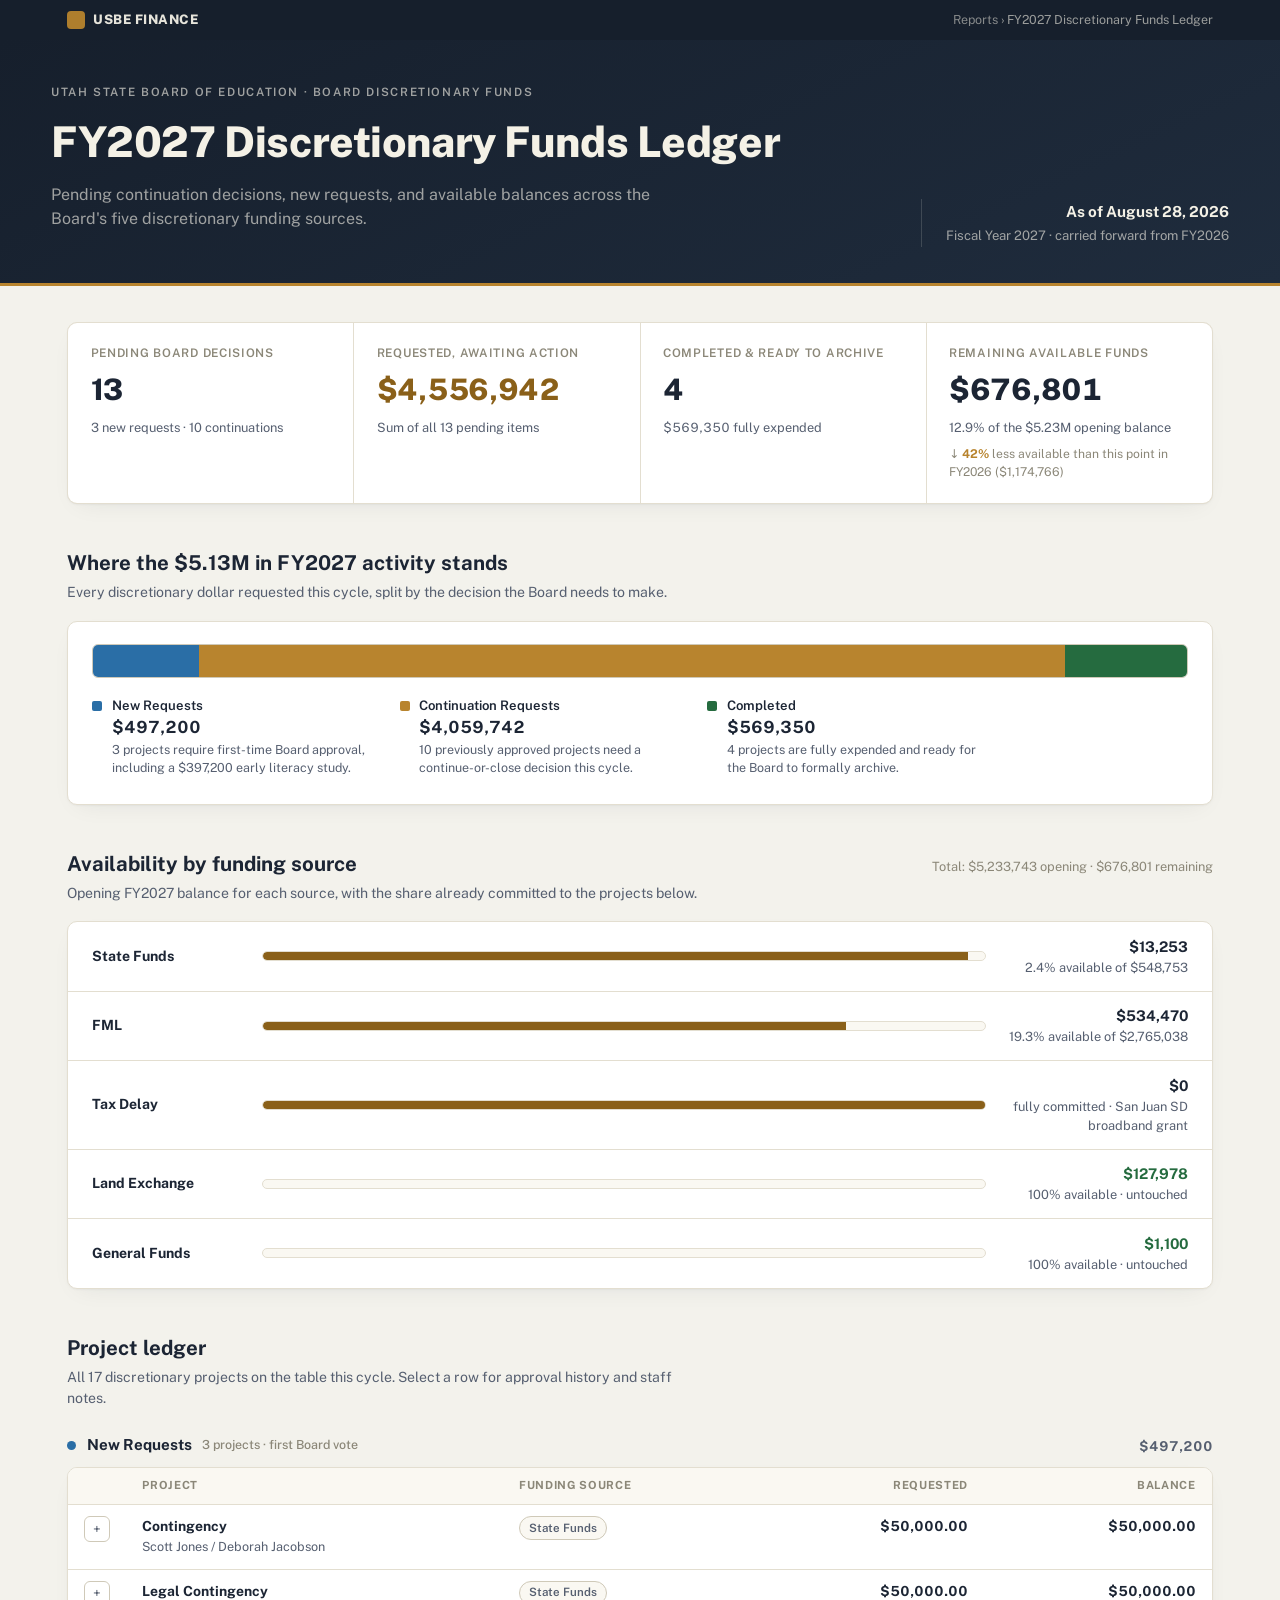
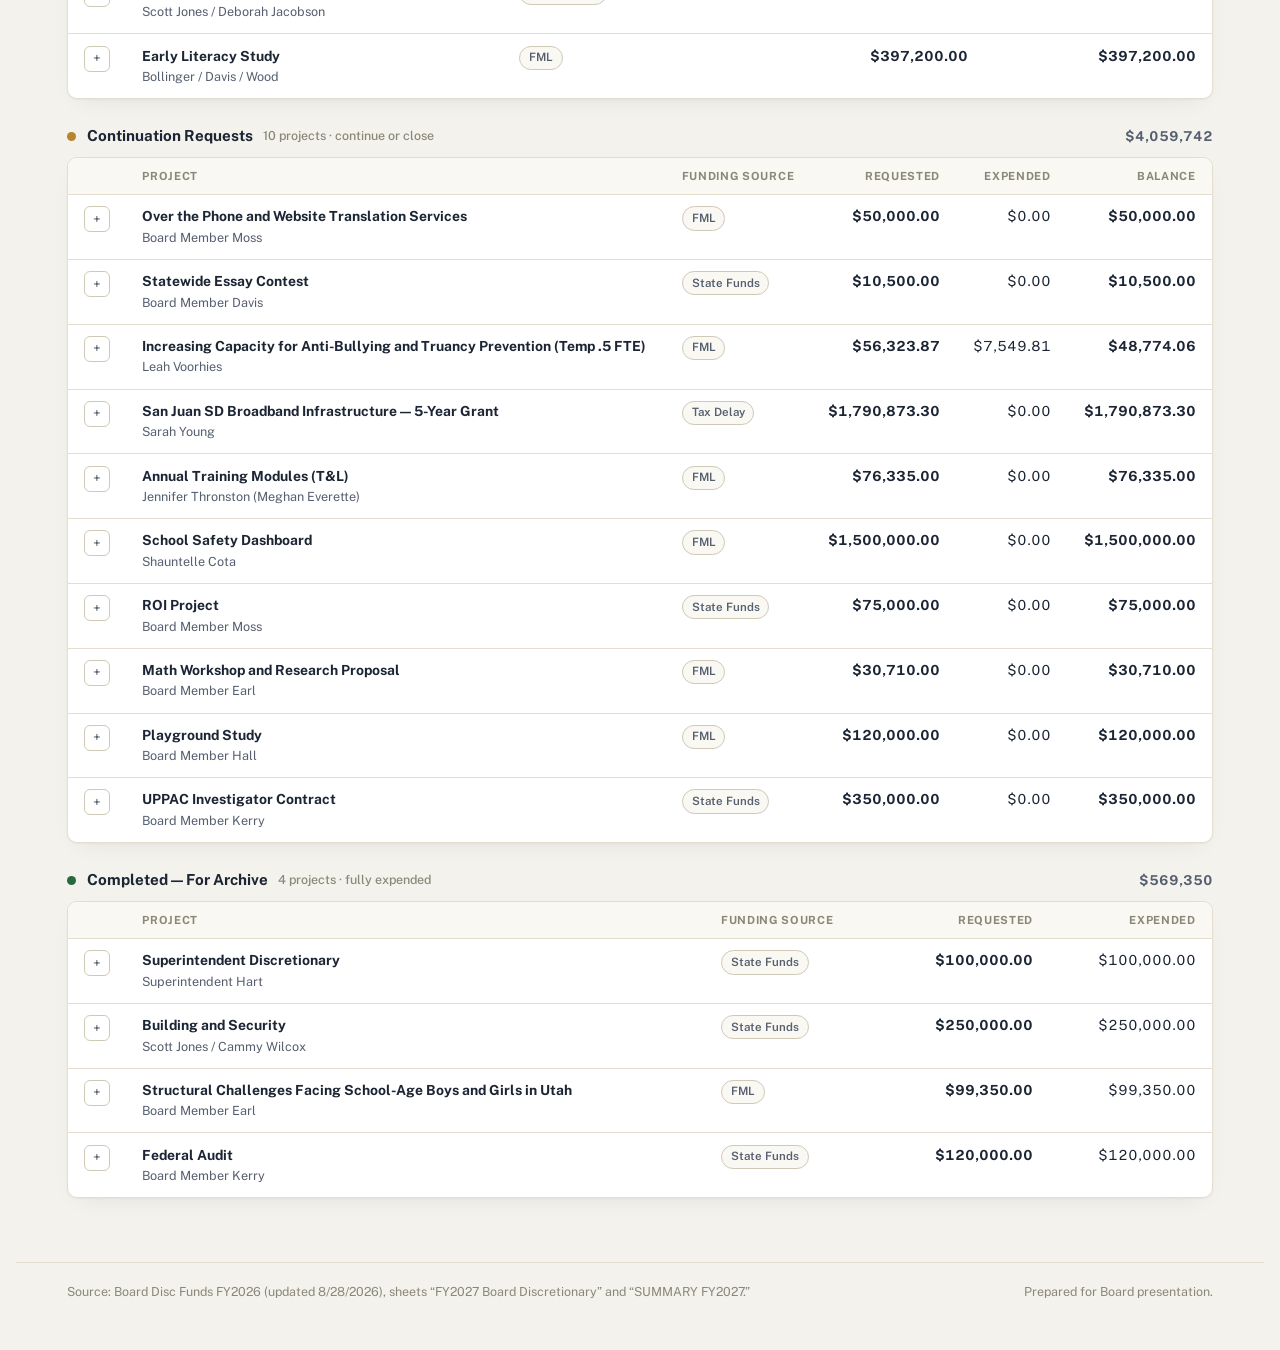
==== reports/discretionary-funds/index.html @ 08b1dc3e "Add FY2026 Closing Financial Dashboard report and update landing page Co-authored-by: Cursor <cursor" ====
<!doctype html>
<html lang="en" data-theme="light">
<head>
<meta charset="utf-8">
<meta name="viewport" content="width=device-width, initial-scale=1">
<title>FY2027 Discretionary Funds Ledger | USBE Finance</title>
<meta name="description" content="Pending continuation decisions, new requests, and available balances across the Board's five discretionary funding sources.">
<link rel="stylesheet" href="https://fonts.googleapis.com/css2?family=Public+Sans:ital,wght@0,400;0,500;0,600;0,700;0,800;1,400&family=Source+Serif+4:ital,opsz@0,8..60;1,8..60&family=IBM+Plex+Mono:wght@500;600&display=swap">
<link rel="stylesheet" href="/assets/theme.css">
</head>
<body>
<header class="utility-bar">
  <div class="utility-bar-inner">
    <a class="utility-brand" href="/"><span class="mark"></span>USBE Finance</a>
    <span class="utility-crumb"><a href="/">Reports</a> &rsaquo; FY2027 Discretionary Funds Ledger</span>
  </div>
</header>
<header class="masthead">
  <div class="masthead-inner">
    <div>
      <p class="eyebrow">Utah State Board of Education &middot; Board Discretionary Funds</p>
      <h1>FY2027 Discretionary Funds Ledger</h1>
      <p class="masthead-sub">Pending continuation decisions, new requests, and available balances across the Board's five discretionary funding sources.</p>
    </div>
    <div class="masthead-meta">
      <strong>As of August 28, 2026</strong>
      Fiscal Year 2027 &middot; carried forward from FY2026
    </div>
  </div>
</header>

<main>

  <section id="kpis">
    <div class="kpi-grid">
      <div class="kpi">
        <span class="kpi-label">Pending Board Decisions</span>
        <span class="kpi-value">13</span>
        <span class="kpi-sub">3 new requests &middot; 10 continuations</span>
      </div>
      <div class="kpi">
        <span class="kpi-label">Requested, Awaiting Action</span>
        <span class="kpi-value accent tabular">$4,556,942</span>
        <span class="kpi-sub">Sum of all 13 pending items</span>
      </div>
      <div class="kpi">
        <span class="kpi-label">Completed &amp; Ready to Archive</span>
        <span class="kpi-value tabular">4</span>
        <span class="kpi-sub tabular">$569,350 fully expended</span>
      </div>
      <div class="kpi">
        <span class="kpi-label">Remaining Available Funds</span>
        <span class="kpi-value tabular">$676,801</span>
        <span class="kpi-sub">12.9% of the $5.23M opening balance</span>
        <span class="kpi-trend down">&darr; <b>42%</b> less available than this point in FY2026 ($1,174,766)</span>
      </div>
    </div>
  </section>

  <section id="mix">
    <div class="section-head">
      <div>
        <h2>Where the $5.13M in FY2027 activity stands</h2>
        <p>Every discretionary dollar requested this cycle, split by the decision the Board needs to make.</p>
      </div>
    </div>
    <div class="mix-card">
      <div class="mix-bar" role="img" aria-label="New requests 9.7 percent, continuation requests 79.2 percent, completed 11.1 percent">
        <div class="mix-seg" style="width:9.7%; background:var(--status-new);" title="New Requests — $497,200"></div>
        <div class="mix-seg" style="width:79.2%; background:var(--status-continuation);" title="Continuation Requests — $4,059,742"></div>
        <div class="mix-seg" style="width:11.1%; background:var(--status-completed);" title="Completed — $569,350"></div>
      </div>
      <div class="mix-legend">
        <div class="mix-item">
          <span class="mix-dot" style="background:var(--status-new);"></span>
          <div>
            <div class="mix-item-label">New Requests</div>
            <div class="mix-item-value tabular">$497,200</div>
            <div class="mix-item-desc">3 projects require first-time Board approval, including a $397,200 early literacy study.</div>
          </div>
        </div>
        <div class="mix-item">
          <span class="mix-dot" style="background:var(--status-continuation);"></span>
          <div>
            <div class="mix-item-label">Continuation Requests</div>
            <div class="mix-item-value tabular">$4,059,742</div>
            <div class="mix-item-desc">10 previously approved projects need a continue-or-close decision this cycle.</div>
          </div>
        </div>
        <div class="mix-item">
          <span class="mix-dot" style="background:var(--status-completed);"></span>
          <div>
            <div class="mix-item-label">Completed</div>
            <div class="mix-item-value tabular">$569,350</div>
            <div class="mix-item-desc">4 projects are fully expended and ready for the Board to formally archive.</div>
          </div>
        </div>
      </div>
    </div>
  </section>

  <section id="funding">
    <div class="section-head">
      <div>
        <h2>Availability by funding source</h2>
        <p>Opening FY2027 balance for each source, with the share already committed to the projects below.</p>
      </div>
      <span class="section-note">Total: $5,233,743 opening &middot; $676,801 remaining</span>
    </div>
    <div class="meter-card">
      <div class="meter-row">
        <span class="meter-name">State Funds</span>
        <div class="meter-track"><div class="meter-fill" style="width:97.6%;"></div></div>
        <div class="meter-figures"><b>$13,253</b>2.4% available of $548,753</div>
      </div>
      <div class="meter-row">
        <span class="meter-name">FML</span>
        <div class="meter-track"><div class="meter-fill" style="width:80.7%;"></div></div>
        <div class="meter-figures"><b>$534,470</b>19.3% available of $2,765,038</div>
      </div>
      <div class="meter-row">
        <span class="meter-name">Tax Delay</span>
        <div class="meter-track"><div class="meter-fill" style="width:100%;"></div></div>
        <div class="meter-figures"><b>$0</b>fully committed &middot; San Juan SD broadband grant</div>
      </div>
      <div class="meter-row">
        <span class="meter-name">Land Exchange</span>
        <div class="meter-track"><div class="meter-fill" style="width:0%;"></div></div>
        <div class="meter-figures"><b class="full">$127,978</b>100% available &middot; untouched</div>
      </div>
      <div class="meter-row">
        <span class="meter-name">General Funds</span>
        <div class="meter-track"><div class="meter-fill" style="width:0%;"></div></div>
        <div class="meter-figures"><b class="full">$1,100</b>100% available &middot; untouched</div>
      </div>
    </div>
  </section>

  <section id="ledger">
    <div class="section-head">
      <div>
        <h2>Project ledger</h2>
        <p>All 17 discretionary projects on the table this cycle. Select a row for approval history and staff notes.</p>
      </div>
    </div>

    <!-- New Requests -->
    <div class="ledger-group">
      <div class="ledger-group-head">
        <span class="status-dot" style="background:var(--status-new);"></span>
        <span class="ledger-group-title">New Requests</span>
        <span class="ledger-group-count">3 projects &middot; first Board vote</span>
        <span class="ledger-group-total tabular">$497,200</span>
      </div>
      <div class="ledger-table-wrap"><div class="ledger-scroll">
        <table>
          <thead><tr>
            <th style="width:2.5rem"></th>
            <th>Project</th>
            <th>Funding Source</th>
            <th class="num">Requested</th>
            <th class="num">Balance</th>
          </tr></thead>
          <tbody id="tbody-new"></tbody>
        </table>
      </div></div>
    </div>

    <!-- Continuations -->
    <div class="ledger-group">
      <div class="ledger-group-head">
        <span class="status-dot" style="background:var(--status-continuation);"></span>
        <span class="ledger-group-title">Continuation Requests</span>
        <span class="ledger-group-count">10 projects &middot; continue or close</span>
        <span class="ledger-group-total tabular">$4,059,742</span>
      </div>
      <div class="ledger-table-wrap"><div class="ledger-scroll">
        <table>
          <thead><tr>
            <th style="width:2.5rem"></th>
            <th>Project</th>
            <th>Funding Source</th>
            <th class="num">Requested</th>
            <th class="num">Expended</th>
            <th class="num">Balance</th>
          </tr></thead>
          <tbody id="tbody-continuation"></tbody>
        </table>
      </div></div>
    </div>

    <!-- Completed -->
    <div class="ledger-group">
      <div class="ledger-group-head">
        <span class="status-dot" style="background:var(--status-completed);"></span>
        <span class="ledger-group-title">Completed &mdash; For Archive</span>
        <span class="ledger-group-count">4 projects &middot; fully expended</span>
        <span class="ledger-group-total tabular">$569,350</span>
      </div>
      <div class="ledger-table-wrap"><div class="ledger-scroll">
        <table>
          <thead><tr>
            <th style="width:2.5rem"></th>
            <th>Project</th>
            <th>Funding Source</th>
            <th class="num">Requested</th>
            <th class="num">Expended</th>
          </tr></thead>
          <tbody id="tbody-completed"></tbody>
        </table>
      </div></div>
    </div>
  </section>

</main>

<footer>
  <span>Source: Board Disc Funds FY2026 (updated 8/28/2026), sheets &ldquo;FY2027 Board Discretionary&rdquo; and &ldquo;SUMMARY FY2027.&rdquo;</span>
  <span>Prepared for Board presentation.</span>
</footer>

<script src="/assets/site.js"></script>
<script>
(function(){
  const fmt = usbeFmt.money;
  const fmt0 = usbeFmt.money0;

  const newRequests = [
    {
      project:"Contingency", by:"Scott Jones / Deborah Jacobson", source:"State Funds",
      req:50000, exp:0, bal:50000,
      approved:"Standing annual set-aside &mdash; no new Board vote required.",
      note:"We always have this contingency set aside each year.",
      code:null
    },
    {
      project:"Legal Contingency", by:"Scott Jones / Deborah Jacobson", source:"State Funds",
      req:50000, exp:0, bal:50000,
      approved:"Standing annual set-aside &mdash; no new Board vote required.",
      note:"We always have this contingency set aside each year.",
      code:null
    },
    {
      project:"Early Literacy Study", by:"Bollinger / Davis / Wood", source:"FML",
      req:397200, exp:0, bal:397200,
      approved:"Not yet presented to the Board.",
      note:"No staff notes on file yet &mdash; first appearance on the discretionary ledger this cycle.",
      code:null
    }
  ];

  const continuations = [
    {
      project:"Over the Phone and Website Translation Services", by:"Board Member Moss", source:"FML",
      req:50000, exp:0, bal:50000,
      approved:"Approved Apr 7, 2022 &middot; continued Oct 5, 2023 &middot; continued Oct 3, 2024.",
      note:"Procurement has not closed. Still pending under RQSE 23PRFM &mdash; last status email to Matt and Christelle was March 24, 2025, regarding a possible change in project scope.",
      code:"23PRFM"
    },
    {
      project:"Statewide Essay Contest", by:"Board Member Davis", source:"State Funds",
      req:10500, exp:0, bal:10500,
      approved:"Approved Oct 2, 2025.",
      note:"Commemorates the 250th anniversary of the Declaration of Independence: 250 awards of $100 plus three $2,500 scholarships. Sponsored by Board Members Davis and Green.",
      code:"24PRTY"
    },
    {
      project:"Increasing Capacity for Anti-Bullying and Truancy Prevention (Temp .5 FTE)", by:"Leah Voorhies", source:"FML",
      req:56323.87, exp:7549.81, bal:48774.06,
      approved:"Approved Apr 7, 2022.",
      note:"Funds a temporary 0.5 FTE anti-bullying specialist (Megan Menlove); funded through November 2026. 9.7% of the position's total $237,160 allocation has been drawn to date.",
      code:"21PRFM / 24PRFM"
    },
    {
      project:"San Juan SD Broadband Infrastructure &mdash; 5-Year Grant", by:"Sarah Young", source:"Tax Delay",
      req:1790873.30, exp:0, bal:1790873.30,
      approved:"Approved Apr 4, 2024 &middot; awarded in UtahGrants.",
      note:"$500,000 per year through June 30, 2029 (Phase 250). This is the single largest open commitment on the ledger.",
      code:null
    },
    {
      project:"Annual Training Modules (T&amp;L)", by:"Jennifer Thronston (Meghan Everette)", source:"FML",
      req:76335, exp:0, bal:76335,
      approved:"Approved Apr 4, 2024.",
      note:"Contract USBE250032CT ($600K). Earlier payments were posted to the wrong contract and have since been credited back, which is why the balance shows as fully available again.",
      code:"USBE250032CT"
    },
    {
      project:"School Safety Dashboard", by:"Shauntelle Cota", source:"FML",
      req:1500000, exp:0, bal:1500000,
      approved:"Approved Dec 5, 2024.",
      note:"No payments issued yet against this contract.",
      code:"USBE260014CT"
    },
    {
      project:"ROI Project", by:"Board Member Moss", source:"State Funds",
      req:75000, exp:0, bal:75000,
      approved:"Approved Dec 5, 2024.",
      note:"Staff flagged for possible closure &mdash; no contract activity recorded. Recommend the Board confirm status before continuing.",
      code:null
    },
    {
      project:"Math Workshop and Research Proposal", by:"Board Member Earl", source:"FML",
      req:30710, exp:0, bal:30710,
      approved:"Approved Nov 6, 2025.",
      note:"Staff is gathering feedback from Ogden School District before bringing this forward to the full Board.",
      code:"PO3 26*101"
    },
    {
      project:"Playground Study", by:"Board Member Hall", source:"FML",
      req:120000, exp:0, bal:120000,
      approved:"Grant setup form completed Aug 7, 2026.",
      note:"Grant supports a study with Davis School District.",
      code:"25PRFM"
    },
    {
      project:"UPPAC Investigator Contract", by:"Board Member Kerry", source:"State Funds",
      req:350000, exp:0, bal:350000,
      approved:"Approved Oct 2, 2025.",
      note:"Budget transfer for the RFP has been completed.",
      code:null
    }
  ];

  const completed = [
    {
      project:"Superintendent Discretionary", by:"Superintendent Hart", source:"State Funds",
      req:100000, exp:100000,
      approved:"Approved Oct 2, 2025 &middot; completed.",
      note:"Budget transfer completed. Fully expended and ready for archive.",
      code:null
    },
    {
      project:"Building and Security", by:"Scott Jones / Cammy Wilcox", source:"State Funds",
      req:250000, exp:250000,
      approved:"Approved Oct 2, 2025 &middot; completed.",
      note:"Budget transfer completed. Fully expended and ready for archive.",
      code:null
    },
    {
      project:"Structural Challenges Facing School-Age Boys and Girls in Utah", by:"Board Member Earl", source:"FML",
      req:99350, exp:99350,
      approved:"Approved Feb 1, 2024 &middot; completed Dec 2025.",
      note:"Research conducted with Meghan Everett, U-Lead.",
      code:"USBE250005IAA"
    },
    {
      project:"Federal Audit", by:"Board Member Kerry", source:"State Funds",
      req:120000, exp:120000,
      approved:"Completed.",
      note:"Conducted by GPP Analytics.",
      code:"22BDAD / 23BDAD"
    }
  ];

  let rid = 0;
  function sourceChip(s){ return '<span class="chip source">'+s+'</span>'; }
  function codeChip(c){ return c ? '<span class="code-chip mono">'+c+'</span>' : '<span class="amt-muted">&mdash;</span>'; }

  function buildRows(list, tbodyId, cols){
    const tbody = document.getElementById(tbodyId);
    let html = "";
    list.forEach(function(item){
      rid++;
      const detailId = "detail-" + rid;
      html += '<tr class="row" tabindex="0" role="button" aria-expanded="false" data-target="'+detailId+'">';
      html += '<td><span class="expand-btn">+</span></td>';
      html += '<td><div class="proj-name">'+item.project+'</div><div class="proj-by">'+item.by+'</div></td>';
      html += '<td>'+sourceChip(item.source)+'</td>';
      html += '<td class="num tabular amt-strong">'+fmt(item.req)+'</td>';
      if (cols.indexOf("exp") > -1){ html += '<td class="num tabular">'+fmt(item.exp)+'</td>'; }
      if (cols.indexOf("bal") > -1){ html += '<td class="num tabular amt-strong">'+fmt(item.bal)+'</td>'; }
      html += '</tr>';
      const colspan = 3 + cols.length;
      html += '<tr class="detail" id="'+detailId+'"><td colspan="'+colspan+'">';
      html += '<div class="detail-grid">';
      html += '<div class="detail-notes"><p class="serif">'+item.note+'</p></div>';
      html += '<div class="detail-side">';
      html += '<div class="row"><span>Board action</span><span style="text-align:right">'+item.approved+'</span></div>';
      html += '<div class="row"><span>Reference</span>'+codeChip(item.code)+'</div>';
      html += '</div></div></td></tr>';
    });
    tbody.innerHTML = html;
  }

  buildRows(newRequests, "tbody-new", ["bal"]);
  buildRows(continuations, "tbody-continuation", ["exp","bal"]);
  buildRows(completed, "tbody-completed", ["exp"]);

  initExpandableRows();
})();
</script>

</body>
</html>
---- assets/theme.css ----
:root{
    --page:#f3f2ec;
    --surface:#ffffff;
    --surface-alt:#faf8f2;
    --ink:#1c2534;
    --ink-secondary:#565f70;
    --ink-muted:#8b8778;
    --line:#e3ded0;
    --line-strong:#cfc9b8;
    --accent:#b8842e;
    --accent-deep:#8a6019;
    --accent-tint:rgba(184,132,46,0.14);
    --accent-tint-strong:rgba(184,132,46,0.24);
    --masthead-bg:#161f2c;
    --masthead-bg-2:#1f2c3d;
    --masthead-ink:#f4f1e6;
    --masthead-line:rgba(244,241,230,0.16);
    --masthead-muted:rgba(244,241,230,0.62);
    --status-new:#2a6ea6;
    --status-new-tint:rgba(42,110,166,0.12);
    --status-continuation:#b8842e;
    --status-continuation-tint:rgba(184,132,46,0.14);
    --status-completed:#256b3f;
    --status-completed-tint:rgba(37,107,63,0.12);
    --shadow:0 1px 2px rgba(28,37,52,0.04), 0 8px 24px -12px rgba(28,37,52,0.10);
    color-scheme:light;
  }
  @media (prefers-color-scheme: dark){
    :root:not([data-theme="light"]){
      --page:#11151c;
      --surface:#1a212c;
      --surface-alt:#1f2733;
      --ink:#f1eee2;
      --ink-secondary:#c6c2b2;
      --ink-muted:#948f7d;
      --line:#2b323f;
      --line-strong:#3a4250;
      --accent:#dba758;
      --accent-deep:#f0c27a;
      --accent-tint:rgba(219,167,88,0.16);
      --accent-tint-strong:rgba(219,167,88,0.26);
      --masthead-bg:#0b1017;
      --masthead-bg-2:#131c28;
      --masthead-ink:#f1eee2;
      --masthead-line:rgba(241,238,226,0.14);
      --masthead-muted:rgba(241,238,226,0.58);
      --status-new:#5b9fd6;
      --status-new-tint:rgba(91,159,214,0.16);
      --status-continuation:#dba758;
      --status-continuation-tint:rgba(219,167,88,0.16);
      --status-completed:#3f9d63;
      --status-completed-tint:rgba(63,157,99,0.16);
      --shadow:0 1px 2px rgba(0,0,0,0.3), 0 8px 24px -12px rgba(0,0,0,0.5);
      color-scheme:dark;
    }
  }
  :root[data-theme="dark"]{
    --page:#11151c;
    --surface:#1a212c;
    --surface-alt:#1f2733;
    --ink:#f1eee2;
    --ink-secondary:#c6c2b2;
    --ink-muted:#948f7d;
    --line:#2b323f;
    --line-strong:#3a4250;
    --accent:#dba758;
    --accent-deep:#f0c27a;
    --accent-tint:rgba(219,167,88,0.16);
    --accent-tint-strong:rgba(219,167,88,0.26);
    --masthead-bg:#0b1017;
    --masthead-bg-2:#131c28;
    --masthead-ink:#f1eee2;
    --masthead-line:rgba(241,238,226,0.14);
    --masthead-muted:rgba(241,238,226,0.58);
    --status-new:#5b9fd6;
    --status-new-tint:rgba(91,159,214,0.16);
    --status-continuation:#dba758;
    --status-continuation-tint:rgba(219,167,88,0.16);
    --status-completed:#3f9d63;
    --status-completed-tint:rgba(63,157,99,0.16);
    --shadow:0 1px 2px rgba(0,0,0,0.3), 0 8px 24px -12px rgba(0,0,0,0.5);
    color-scheme:dark;
  }

  *{box-sizing:border-box;}
  html,body{margin:0;padding:0;}
  body{
    background:var(--page);
    color:var(--ink);
    font-family:"Public Sans", system-ui, -apple-system, "Segoe UI", sans-serif;
    font-size:15px;
    line-height:1.5;
    -webkit-font-smoothing:antialiased;
  }
  h1,h2,h3{text-wrap:balance; margin:0;}
  .mono{font-family:"IBM Plex Mono", ui-monospace, monospace;}
  .serif{font-family:"Source Serif 4", Georgia, serif;}
  .tabular{font-variant-numeric:tabular-nums;}

  a{color:inherit;}

  /* ---------- Masthead ---------- */
  .masthead{
    background:linear-gradient(155deg, var(--masthead-bg) 0%, var(--masthead-bg-2) 100%);
    color:var(--masthead-ink);
    padding:2.75rem clamp(1.25rem, 4vw, 3.5rem) 2.25rem;
    border-bottom:3px solid var(--accent);
  }
  .masthead-inner{
    max-width:78rem;
    margin:0 auto;
    display:flex;
    justify-content:space-between;
    align-items:flex-end;
    gap:2rem;
    flex-wrap:wrap;
  }
  .eyebrow{
    text-transform:uppercase;
    letter-spacing:0.14em;
    font-size:0.72rem;
    font-weight:600;
    color:var(--masthead-muted);
    margin:0 0 0.6rem;
  }
  .masthead h1{
    font-size:clamp(1.9rem, 3.4vw, 2.65rem);
    font-weight:800;
    letter-spacing:-0.01em;
  }
  .masthead-sub{
    margin-top:0.5rem;
    font-size:1rem;
    color:var(--masthead-muted);
    max-width:38rem;
  }
  .masthead-meta{
    text-align:right;
    font-size:0.82rem;
    color:var(--masthead-muted);
    border-left:1px solid var(--masthead-line);
    padding-left:1.5rem;
    line-height:1.7;
  }
  .masthead-meta strong{
    display:block;
    color:var(--masthead-ink);
    font-size:0.95rem;
    font-weight:700;
  }

  /* ---------- Layout ---------- */
  main{
    max-width:78rem;
    margin:0 auto;
    padding:2.25rem clamp(1.25rem, 4vw, 3.5rem) 4rem;
  }
  section{margin-top:2.75rem;}
  section:first-child{margin-top:0;}
  .section-head{
    display:flex;
    align-items:baseline;
    justify-content:space-between;
    gap:1rem;
    margin-bottom:1.1rem;
    flex-wrap:wrap;
  }
  .section-head h2{
    font-size:1.28rem;
    font-weight:700;
  }
  .section-head p{
    margin:0.2rem 0 0;
    color:var(--ink-secondary);
    font-size:0.88rem;
    max-width:40rem;
  }
  .section-note{
    font-size:0.8rem;
    color:var(--ink-muted);
    white-space:nowrap;
  }

  /* ---------- KPI tiles ---------- */
  .kpi-grid{
    display:grid;
    grid-template-columns:repeat(4, 1fr);
    gap:1px;
    background:var(--line);
    border:1px solid var(--line);
    border-radius:10px;
    overflow:hidden;
    box-shadow:var(--shadow);
  }
  .kpi{
    background:var(--surface);
    padding:1.35rem 1.4rem;
    display:flex;
    flex-direction:column;
    gap:0.35rem;
  }
  .kpi-label{
    font-size:0.74rem;
    font-weight:600;
    text-transform:uppercase;
    letter-spacing:0.06em;
    color:var(--ink-muted);
  }
  .kpi-value{
    font-size:1.85rem;
    font-weight:800;
    letter-spacing:-0.01em;
  }
  .kpi-value.accent{color:var(--accent-deep);}
  .kpi-sub{
    font-size:0.8rem;
    color:var(--ink-secondary);
  }
  .kpi-trend{
    font-size:0.76rem;
    color:var(--ink-muted);
    margin-top:0.15rem;
  }
  .kpi-trend b{color:var(--status-completed);}
  .kpi-trend.down b{color:var(--status-continuation);}

  /* ---------- Decision mix bar ---------- */
  .mix-card{
    background:var(--surface);
    border:1px solid var(--line);
    border-radius:10px;
    padding:1.4rem 1.5rem 1.6rem;
    box-shadow:var(--shadow);
  }
  .mix-bar{
    display:flex;
    width:100%;
    height:34px;
    border-radius:6px;
    overflow:hidden;
    border:1px solid var(--line-strong);
  }
  .mix-seg{height:100%;}
  .mix-legend{
    display:flex;
    gap:2rem;
    margin-top:1.1rem;
    flex-wrap:wrap;
  }
  .mix-item{display:flex; gap:0.6rem; align-items:flex-start;}
  .mix-dot{width:10px;height:10px;border-radius:2px;margin-top:0.3rem;flex:none;}
  .mix-item-label{font-size:0.82rem; font-weight:600;}
  .mix-item-value{font-size:1.05rem; font-weight:700;}
  .mix-item-desc{font-size:0.78rem; color:var(--ink-secondary); max-width:16rem;}

  /* ---------- Funding meters ---------- */
  .meter-card{
    background:var(--surface);
    border:1px solid var(--line);
    border-radius:10px;
    box-shadow:var(--shadow);
    overflow:hidden;
  }
  .meter-row{
    display:grid;
    grid-template-columns:9.5rem 1fr 11.5rem;
    align-items:center;
    gap:1.1rem;
    padding:0.85rem 1.5rem;
    border-top:1px solid var(--line);
  }
  .meter-row:first-child{border-top:none;}
  .meter-name{font-weight:700; font-size:0.88rem;}
  .meter-track{
    position:relative;
    height:10px;
    background:var(--surface-alt);
    border:1px solid var(--line);
    border-radius:5px;
    overflow:hidden;
  }
  .meter-fill{
    position:absolute; left:0; top:0; bottom:0;
    background:var(--accent-deep);
    border-radius:5px 0 0 5px;
  }
  .meter-figures{
    text-align:right;
    font-size:0.8rem;
    color:var(--ink-secondary);
  }
  .meter-figures b{
    display:block;
    font-size:0.92rem;
    color:var(--ink);
    font-weight:700;
  }
  .meter-figures b.full{color:var(--status-completed);}

  /* ---------- Ledger ---------- */
  .ledger-group{margin-top:1.6rem;}
  .ledger-group:first-child{margin-top:0;}
  .ledger-group-head{
    display:flex;
    align-items:center;
    gap:0.65rem;
    margin-bottom:0.6rem;
  }
  .status-dot{width:9px;height:9px;border-radius:50%;flex:none;}
  .ledger-group-title{font-weight:700; font-size:0.95rem;}
  .ledger-group-count{
    font-size:0.78rem;
    color:var(--ink-muted);
    font-weight:500;
  }
  .ledger-group-total{
    margin-left:auto;
    font-size:0.85rem;
    font-weight:700;
    color:var(--ink-secondary);
  }
  .ledger-table-wrap{
    border:1px solid var(--line);
    border-radius:10px;
    overflow:hidden;
    box-shadow:var(--shadow);
    background:var(--surface);
  }
  .ledger-scroll{overflow-x:auto;}
  table{
    width:100%;
    border-collapse:collapse;
    min-width:52rem;
  }
  thead th{
    text-align:left;
    font-size:0.7rem;
    text-transform:uppercase;
    letter-spacing:0.06em;
    font-weight:700;
    color:var(--ink-muted);
    background:var(--surface-alt);
    padding:0.6rem 1rem;
    border-bottom:1px solid var(--line);
    white-space:nowrap;
  }
  thead th.num, td.num{text-align:right;}
  tbody tr.row{
    border-top:1px solid var(--line);
    cursor:pointer;
  }
  tbody tr.row:hover{background:var(--surface-alt);}
  tbody td{padding:0.7rem 1rem; vertical-align:top; font-size:0.87rem;}
  .proj-name{font-weight:700;}
  .proj-by{color:var(--ink-secondary); font-size:0.79rem; margin-top:0.1rem;}
  .chip{
    display:inline-flex;
    align-items:center;
    gap:0.3rem;
    padding:0.16rem 0.55rem;
    border-radius:999px;
    font-size:0.72rem;
    font-weight:700;
    white-space:nowrap;
  }
  .chip.source{
    background:var(--surface-alt);
    color:var(--ink-secondary);
    border:1px solid var(--line-strong);
    font-weight:600;
  }
  .amt-strong{font-weight:700;}
  .amt-muted{color:var(--ink-muted); font-size:0.78rem;}
  .expand-btn{
    background:none;
    border:1px solid var(--line-strong);
    border-radius:6px;
    width:26px;height:26px;
    display:flex;align-items:center;justify-content:center;
    color:var(--ink-secondary);
    transition:transform .15s ease, background .15s ease;
  }
  tr.row[aria-expanded="true"] .expand-btn{
    background:var(--accent-tint);
    border-color:var(--accent);
    color:var(--accent-deep);
    transform:rotate(45deg);
  }
  tr.detail{display:none;}
  tr.detail.open{display:table-row;}
  tr.detail td{
    background:var(--surface-alt);
    border-top:1px dashed var(--line-strong);
    padding:1rem 1rem 1.2rem 1rem;
  }
  .detail-grid{
    display:grid;
    grid-template-columns:1fr 16rem;
    gap:1.5rem;
  }
  .detail-notes{font-size:0.86rem; color:var(--ink);}
  .detail-notes .serif{font-size:0.92rem; line-height:1.65; color:var(--ink-secondary);}
  .detail-notes p{margin:0 0 0.5rem;}
  .detail-side{font-size:0.8rem; color:var(--ink-secondary); display:flex; flex-direction:column; gap:0.55rem;}
  .detail-side .row{display:flex; justify-content:space-between; gap:1rem;}
  .code-chip{
    background:var(--surface);
    border:1px solid var(--line-strong);
    border-radius:5px;
    padding:0.1rem 0.4rem;
    font-size:0.72rem;
  }

  @media (max-width: 900px){
    .kpi-grid{grid-template-columns:repeat(2, 1fr);}
    .detail-grid{grid-template-columns:1fr;}
    .meter-row{grid-template-columns:7rem 1fr; row-gap:0.4rem;}
    .meter-figures{grid-column:1 / -1; text-align:left;}
  }

  footer{
    max-width:78rem;
    margin:0 auto;
    padding:0 clamp(1.25rem, 4vw, 3.5rem) 3rem;
    color:var(--ink-muted);
    font-size:0.78rem;
    display:flex;
    justify-content:space-between;
    gap:1rem;
    flex-wrap:wrap;
    border-top:1px solid var(--line);
    padding-top:1.25rem;
  }

  /* ---------- Site chrome: utility bar (shared across all report pages + home) ---------- */
  .utility-bar{
    background:var(--masthead-bg);
    color:var(--masthead-ink);
  }
  .utility-bar-inner{
    max-width:78rem;
    margin:0 auto;
    padding:0.65rem clamp(1.25rem, 4vw, 3.5rem);
    display:flex;
    align-items:center;
    justify-content:space-between;
    gap:1rem;
  }
  .utility-brand{
    display:flex;
    align-items:center;
    gap:0.5rem;
    font-weight:800;
    font-size:0.82rem;
    letter-spacing:0.04em;
    text-transform:uppercase;
    text-decoration:none;
    color:inherit;
    opacity:0.94;
  }
  .utility-brand .mark{
    width:18px;height:18px;border-radius:4px;
    background:var(--accent);
    display:inline-block;
    flex:none;
  }
  .utility-crumb{
    font-size:0.78rem;
    opacity:0.6;
  }
  .utility-crumb a{
    color:inherit;
    text-decoration:none;
    opacity:0.85;
  }
  .utility-crumb a:hover{ text-decoration:underline; }
  .utility-nav{
    font-size:0.78rem;
    opacity:0.75;
  }

  /* ---------- Landing page hero ---------- */
  .hero{
    background:linear-gradient(155deg, var(--masthead-bg) 0%, var(--masthead-bg-2) 100%);
    color:var(--masthead-ink);
    padding:3.25rem clamp(1.25rem, 4vw, 3.5rem) 3rem;
    border-bottom:3px solid var(--accent);
  }
  .hero-inner{ max-width:78rem; margin:0 auto; }
  .hero h1{
    font-size:clamp(2.1rem, 4vw, 3rem);
    font-weight:800;
    letter-spacing:-0.01em;
  }
  .hero p.hero-sub{
    margin-top:0.75rem;
    font-size:1.05rem;
    color:var(--masthead-muted);
    max-width:38rem;
  }

  /* ---------- Report catalog grid ---------- */
  .report-grid{
    display:grid;
    grid-template-columns:repeat(auto-fill, minmax(19rem, 1fr));
    gap:1.25rem;
  }
  .report-card{
    display:flex;
    flex-direction:column;
    background:var(--surface);
    border:1px solid var(--line);
    border-radius:10px;
    box-shadow:var(--shadow);
    padding:1.5rem;
    text-decoration:none;
    color:inherit;
    transition:transform .15s ease, box-shadow .15s ease, border-color .15s ease;
  }
  .report-card:hover{
    transform:translateY(-2px);
    border-color:var(--accent);
    box-shadow:0 4px 10px rgba(28,37,52,0.08), 0 16px 32px -16px rgba(28,37,52,0.18);
  }
  .report-card .report-tag{
    display:inline-flex;
    align-self:flex-start;
    padding:0.18rem 0.6rem;
    border-radius:999px;
    background:var(--accent-tint);
    color:var(--accent-deep);
    font-size:0.7rem;
    font-weight:700;
    text-transform:uppercase;
    letter-spacing:0.05em;
    margin-bottom:0.85rem;
  }
  .report-card h3{
    font-size:1.15rem;
    font-weight:700;
    margin-bottom:0.4rem;
  }
  .report-card p{
    font-size:0.87rem;
    color:var(--ink-secondary);
    margin:0 0 1.1rem;
    flex:1;
  }
  .report-card .report-meta{
    display:flex;
    align-items:center;
    justify-content:space-between;
    font-size:0.78rem;
    color:var(--ink-muted);
    border-top:1px solid var(--line);
    padding-top:0.85rem;
  }
  .report-card .report-cta{
    color:var(--accent-deep);
    font-weight:700;
  }
  .report-card.placeholder{
    justify-content:center;
    align-items:flex-start;
    border-style:dashed;
    color:var(--ink-muted);
    box-shadow:none;
  }
  .report-card.placeholder:hover{
    transform:none;
    border-color:var(--line-strong);
    box-shadow:none;
  }

  /* ---------- KPI 6-column variant ---------- */
  .kpi-grid.cols-6{ grid-template-columns:repeat(6, 1fr); }
  @media (max-width: 1100px){ .kpi-grid.cols-6{ grid-template-columns:repeat(3, 1fr); } }
  @media (max-width: 620px){ .kpi-grid.cols-6{ grid-template-columns:repeat(2, 1fr); } }

  /* ---------- Overview / narrative card ---------- */
  .overview-card{
    background:var(--surface);
    border:1px solid var(--line);
    border-radius:10px;
    box-shadow:var(--shadow);
    padding:1.4rem 1.6rem;
  }
  .overview-card p{
    margin:0;
    font-family:"Source Serif 4", Georgia, serif;
    font-size:1rem;
    line-height:1.75;
    color:var(--ink-secondary);
  }
  .overview-card p + p{ margin-top:0.75rem; }

  /* ---------- Visual summary: bar list + donut ---------- */
  .chart-grid{
    display:grid;
    grid-template-columns:1.35fr 1fr;
    gap:1.25rem;
    align-items:stretch;
  }
  .chart-card{
    background:var(--surface);
    border:1px solid var(--line);
    border-radius:10px;
    box-shadow:var(--shadow);
    padding:1.4rem 1.5rem;
    display:flex;
    flex-direction:column;
  }
  .chart-card h3{
    font-size:0.95rem;
    font-weight:700;
    margin-bottom:1.1rem;
  }
  .bar-list{ display:flex; flex-direction:column; gap:0.8rem; flex:1; justify-content:center; }
  .bar-row{ display:grid; grid-template-columns:12rem 1fr 5.5rem; align-items:center; gap:0.75rem; }
  .bar-name{ font-size:0.79rem; color:var(--ink-secondary); text-align:right; }
  .bar-track{ position:relative; height:16px; background:var(--surface-alt); border:1px solid var(--line); border-radius:4px; overflow:hidden; }
  .bar-fill{ position:absolute; left:0; top:0; bottom:0; background:var(--accent-deep); border-radius:4px 0 0 4px; }
  .bar-value{ font-size:0.8rem; font-weight:700; text-align:right; }

  .donut-wrap{ display:flex; flex-direction:column; align-items:center; justify-content:center; gap:1.2rem; flex:1; }
  .donut-figure{ position:relative; width:9.5rem; height:9.5rem; flex:none; }
  .donut{
    width:100%; height:100%; border-radius:50%;
    background:conic-gradient(var(--accent-deep) 0% var(--donut-pct, 90.8%), var(--status-new) var(--donut-pct, 90.8%) 100%);
  }
  .donut-hole{
    position:absolute; inset:19%;
    background:var(--surface);
    border-radius:50%;
    display:flex; align-items:center; justify-content:center;
    flex-direction:column;
    text-align:center;
  }
  .donut-hole strong{ font-size:1.2rem; font-weight:800; }
  .donut-hole span{ font-size:0.64rem; color:var(--ink-muted); text-transform:uppercase; letter-spacing:0.05em; }
  .donut-legend{ display:flex; gap:1.5rem; }
  .donut-legend-item{ display:flex; align-items:center; gap:0.45rem; font-size:0.82rem; }
  .donut-legend-dot{ width:9px; height:9px; border-radius:2px; flex:none; }

  @media (max-width: 900px){
    .chart-grid{ grid-template-columns:1fr; }
    .bar-row{ grid-template-columns:7rem 1fr 4.2rem; }
    .bar-name{ font-size:0.72rem; }
  }

  /* ---------- Items for Board Review ---------- */
  .callout-card{
    background:var(--surface);
    border:1px solid var(--line);
    border-radius:10px;
    box-shadow:var(--shadow);
    overflow:hidden;
  }
  .callout-item{
    display:flex;
    gap:0.9rem;
    align-items:flex-start;
    padding:1rem 1.5rem;
    border-top:1px solid var(--line);
  }
  .callout-item:first-child{ border-top:none; }
  .callout-num{
    flex:none;
    width:1.6rem; height:1.6rem;
    border-radius:50%;
    background:var(--accent-tint);
    color:var(--accent-deep);
    font-weight:800;
    font-size:0.8rem;
    display:flex; align-items:center; justify-content:center;
  }
  .callout-text{ font-size:0.92rem; color:var(--ink); padding-top:0.15rem; }

  /* ---------- Fund balance overview ---------- */
  .balance-grid{
    display:grid;
    grid-template-columns:1.4fr 1fr;
    gap:1.25rem;
    align-items:start;
  }
  .lapsing-card, .spent-card{
    background:var(--surface);
    border:1px solid var(--line);
    border-radius:10px;
    box-shadow:var(--shadow);
    overflow:hidden;
  }
  .lapsing-row{
    display:grid;
    grid-template-columns:5.5rem 8rem 3.5rem 1fr;
    gap:0.9rem;
    align-items:center;
    padding:0.75rem 1.5rem;
    border-top:1px solid var(--line);
  }
  .lapsing-row:first-child{ border-top:none; }
  .lapsing-amt{ font-weight:700; text-align:right; font-variant-numeric:tabular-nums; }
  .lapsing-share{ color:var(--ink-secondary); font-size:0.82rem; text-align:right; }
  .lapsing-note{ font-size:0.78rem; color:var(--ink-muted); }
  .spent-row{
    display:flex;
    justify-content:space-between;
    padding:0.75rem 1.5rem;
    border-top:1px solid var(--line);
    font-size:0.9rem;
  }
  .spent-row:first-child{ border-top:none; }
  .spent-row .amt{ font-weight:700; font-variant-numeric:tabular-nums; }
  .spent-note{
    padding:0.9rem 1.5rem 1.1rem;
    font-size:0.8rem;
    color:var(--ink-secondary);
    background:var(--surface-alt);
    border-top:1px solid var(--line);
  }

  @media (max-width: 900px){
    .balance-grid{ grid-template-columns:1fr; }
    .lapsing-row{ grid-template-columns:4.5rem 1fr; row-gap:0.3rem; }
    .lapsing-share, .lapsing-note{ grid-column:2 / -1; text-align:left; }
  }

  /* ---------- Fund-line detail table (inside expandable program rows) ---------- */
  .fund-line-table{
    width:100%;
    border-collapse:collapse;
    font-size:0.82rem;
  }
  .fund-line-table th{
    text-align:left;
    font-size:0.66rem;
    text-transform:uppercase;
    letter-spacing:0.05em;
    color:var(--ink-muted);
    font-weight:700;
    padding:0.35rem 0.6rem;
    border-bottom:1px solid var(--line-strong);
    white-space:nowrap;
  }
  .fund-line-table th.num, .fund-line-table td.num{ text-align:right; }
  .fund-line-table td{
    padding:0.4rem 0.6rem;
    border-bottom:1px solid var(--line);
    vertical-align:top;
  }
  .fund-line-table tr:last-child td{ border-bottom:none; }
  .fund-line-name{ font-weight:600; }
  .fund-line-note{ color:var(--ink-muted); font-size:0.74rem; margin-top:0.15rem; }

  .util-badge{ font-weight:700; }
  .util-badge.tier-full{ color:var(--status-completed); }
  .util-badge.tier-none{ color:var(--status-new); }
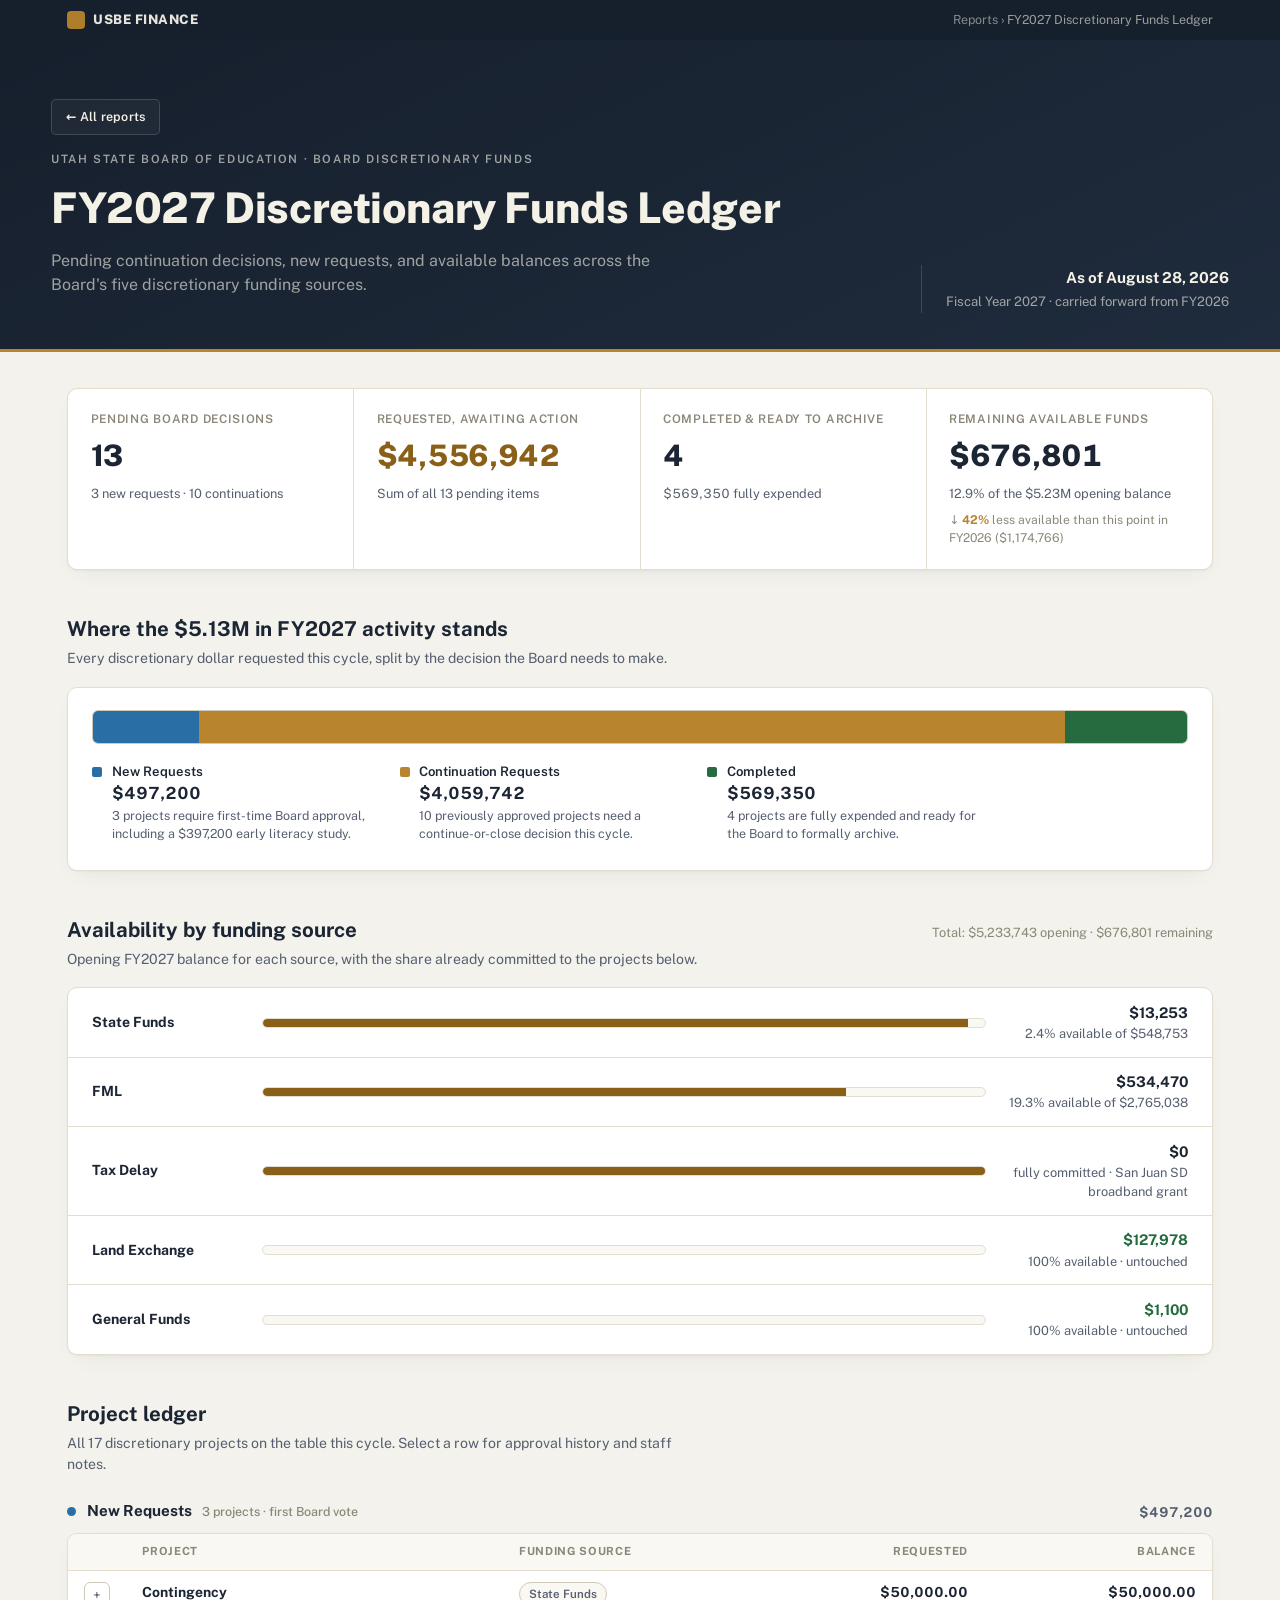
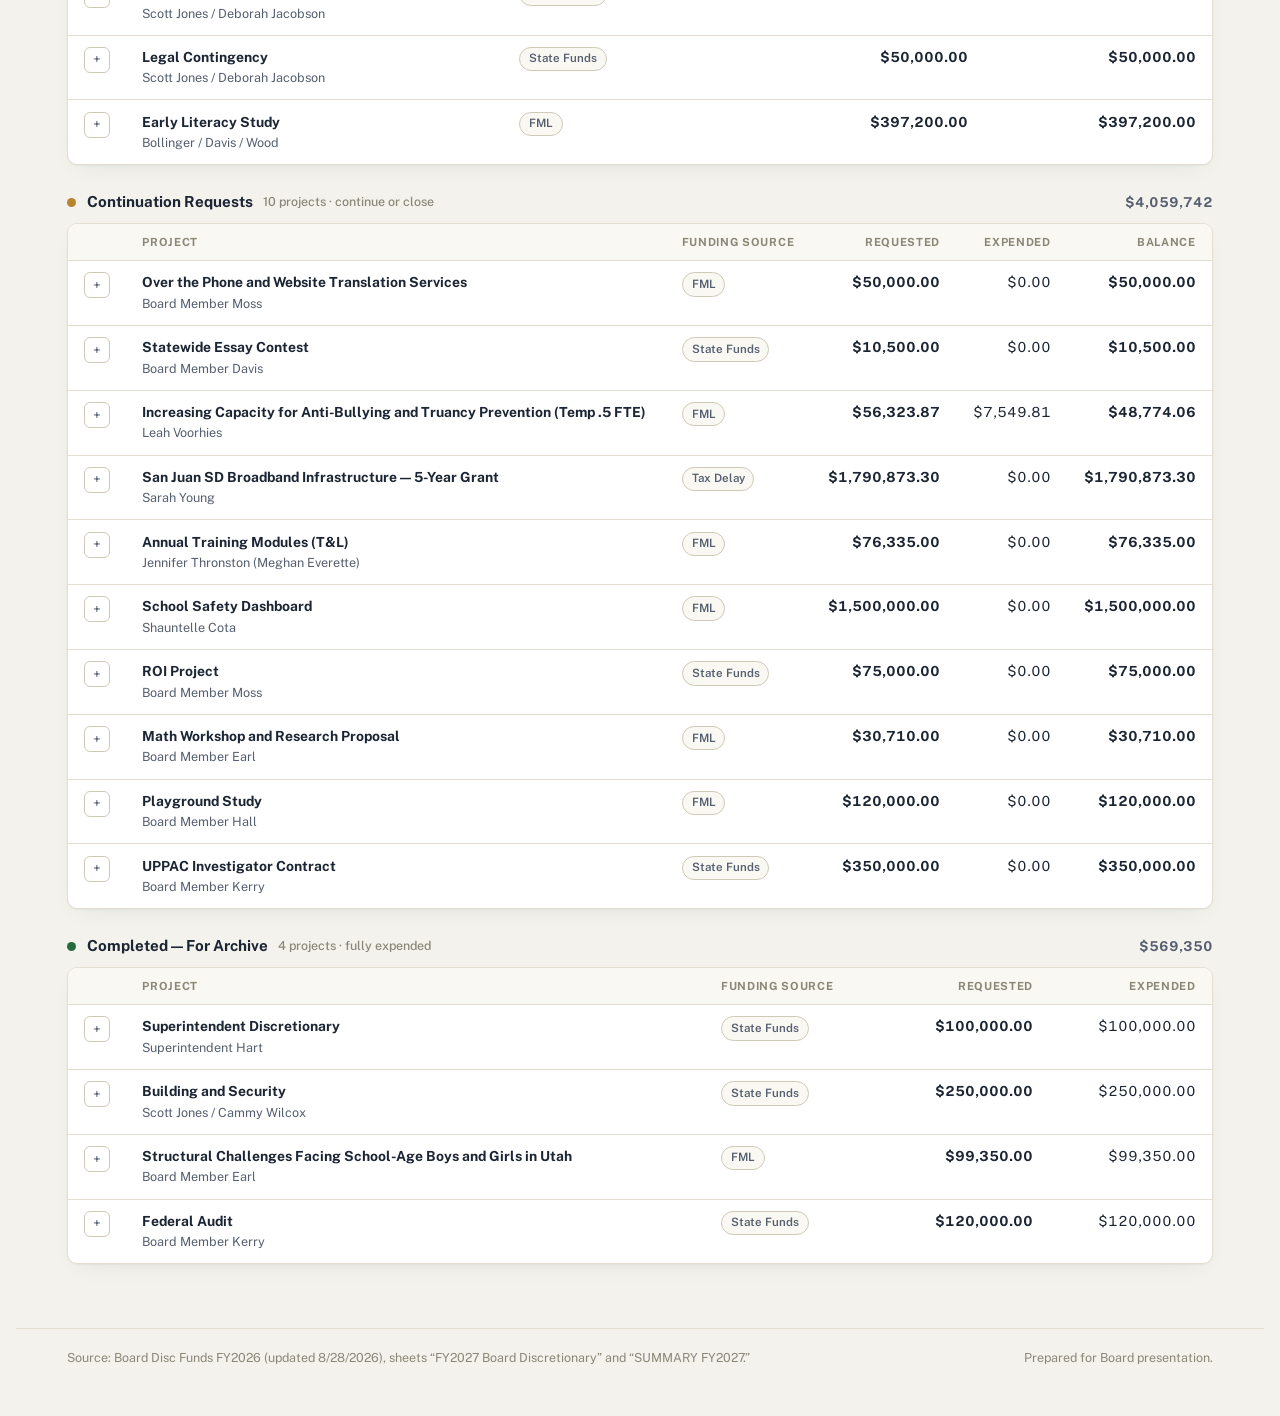
==== commit eb0c2e29: "Add back button on report pages to return to dashboard Co-authored-by: Cursor <cursoragent@cursor.co" ====
--- a/reports/discretionary-funds/index.html
+++ b/reports/discretionary-funds/index.html
@@ -5,6 +5,11 @@
 <meta name="viewport" content="width=device-width, initial-scale=1">
 <title>FY2027 Discretionary Funds Ledger | USBE Finance</title>
 <meta name="description" content="Pending continuation decisions, new requests, and available balances across the Board's five discretionary funding sources.">
+<link rel="icon" href="/assets/favicon.svg" type="image/svg+xml">
+<link rel="icon" href="/assets/favicon.ico" sizes="any">
+<link rel="icon" type="image/png" sizes="32x32" href="/assets/favicon-32.png">
+<link rel="icon" type="image/png" sizes="16x16" href="/assets/favicon-16.png">
+<link rel="apple-touch-icon" sizes="180x180" href="/assets/apple-touch-icon.png">
 <link rel="stylesheet" href="https://fonts.googleapis.com/css2?family=Public+Sans:ital,wght@0,400;0,500;0,600;0,700;0,800;1,400&family=Source+Serif+4:ital,opsz@0,8..60;1,8..60&family=IBM+Plex+Mono:wght@500;600&display=swap">
 <link rel="stylesheet" href="/assets/theme.css">
 </head>
@@ -18,6 +23,7 @@
 <header class="masthead">
   <div class="masthead-inner">
     <div>
+      <p class="report-back"><a class="back-link" href="/">&larr; All reports</a></p>
       <p class="eyebrow">Utah State Board of Education &middot; Board Discretionary Funds</p>
       <h1>FY2027 Discretionary Funds Ledger</h1>
       <p class="masthead-sub">Pending continuation decisions, new requests, and available balances across the Board's five discretionary funding sources.</p>
--- a/assets/theme.css
+++ b/assets/theme.css
@@ -479,6 +479,27 @@
     opacity:0.75;
   }
 
+  .report-back{ margin-bottom:1rem; }
+  .back-link{
+    display:inline-flex;
+    align-items:center;
+    gap:0.4rem;
+    padding:0.45rem 0.85rem;
+    border:1px solid var(--masthead-line);
+    border-radius:5px;
+    font-size:0.78rem;
+    font-weight:600;
+    letter-spacing:0.02em;
+    color:var(--masthead-ink);
+    text-decoration:none;
+    background:rgba(255,255,255,0.04);
+    transition:background .15s ease, border-color .15s ease;
+  }
+  .back-link:hover{
+    background:rgba(255,255,255,0.08);
+    border-color:rgba(244,241,230,0.28);
+  }
+
   /* ---------- Landing page hero ---------- */
   .hero{
     background:linear-gradient(155deg, var(--masthead-bg) 0%, var(--masthead-bg-2) 100%);
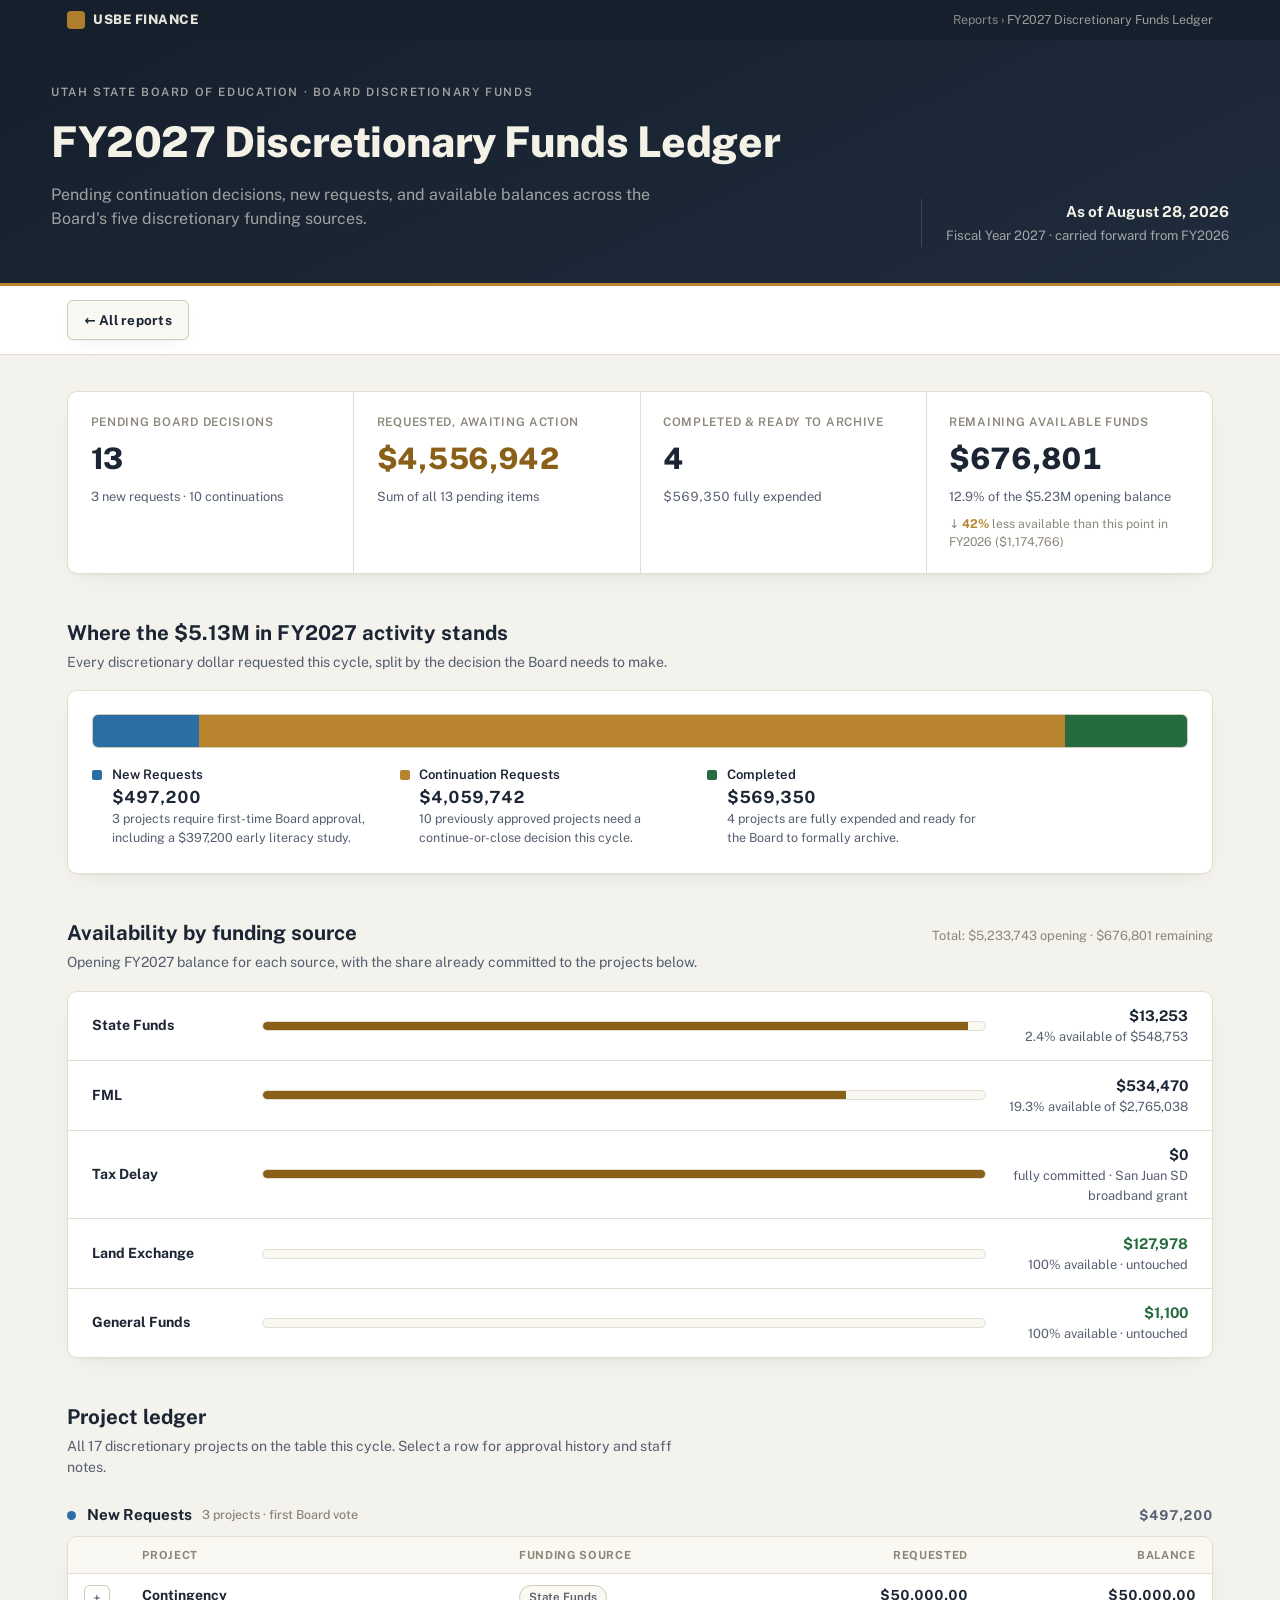
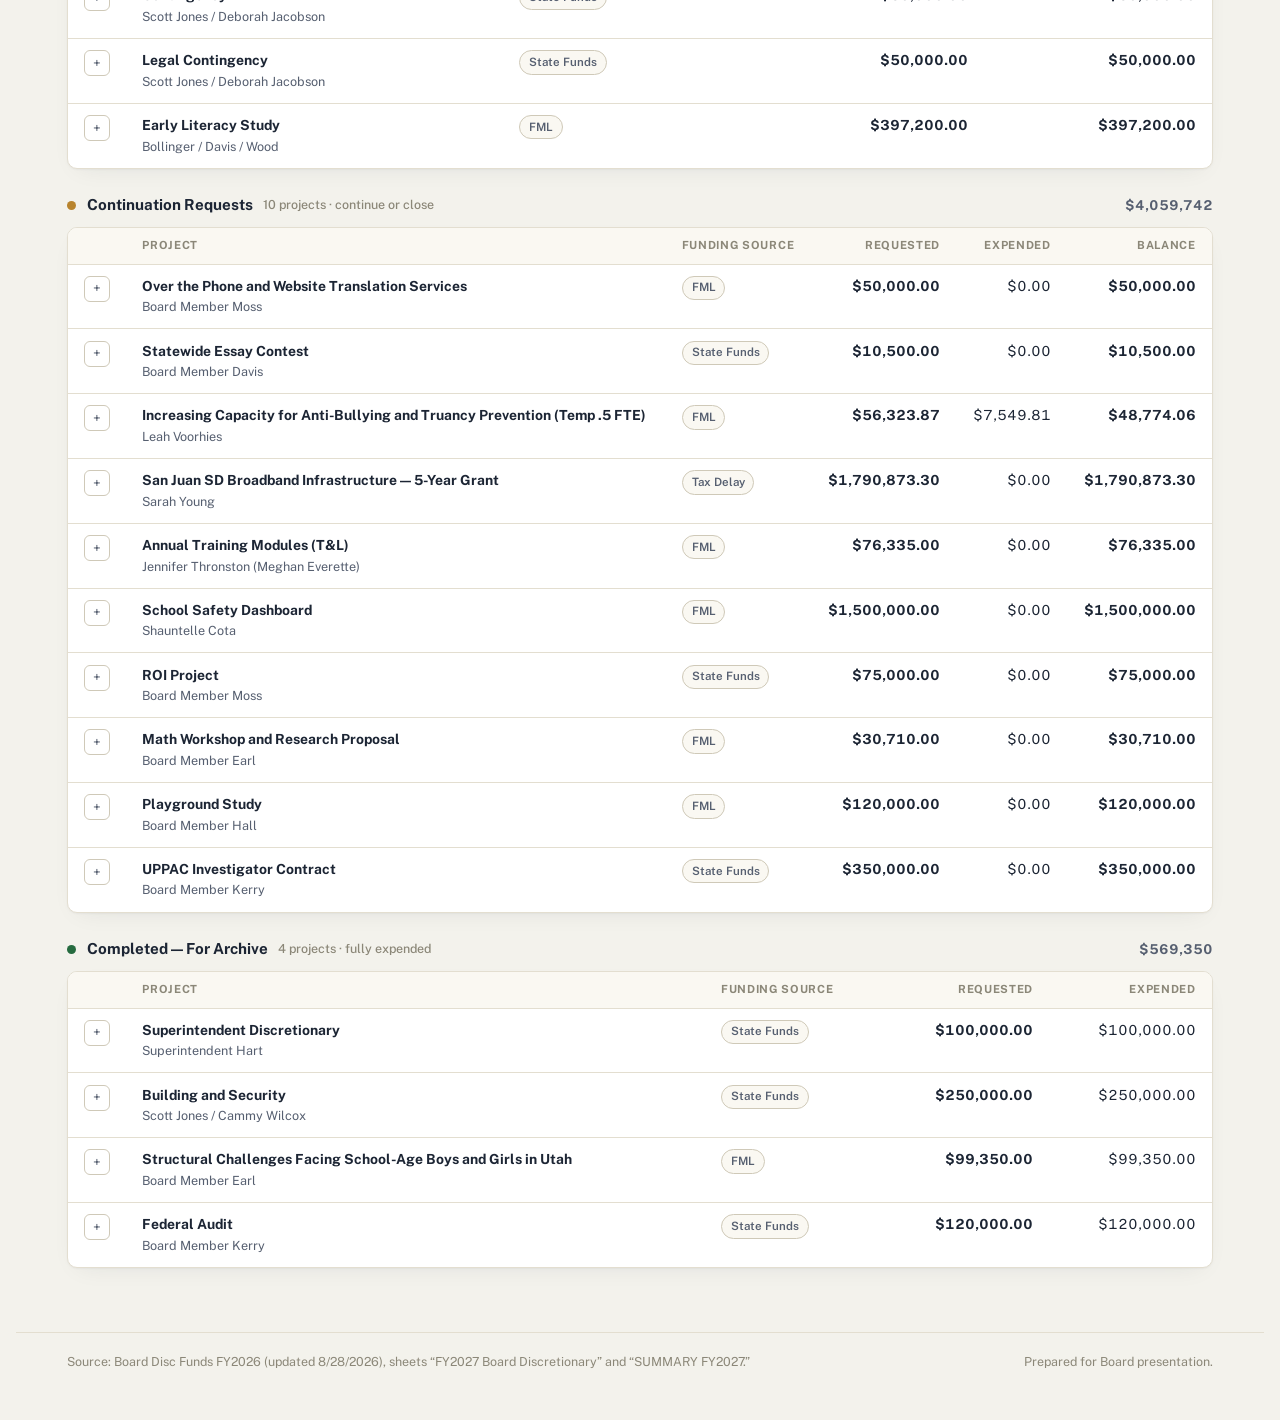
==== commit 320c09f2: "Move All reports back button below masthead for visibility Co-authored-by: Cursor <cursoragent@curso" ====
--- a/reports/discretionary-funds/index.html
+++ b/reports/discretionary-funds/index.html
@@ -23,7 +23,6 @@
 <header class="masthead">
   <div class="masthead-inner">
     <div>
-      <p class="report-back"><a class="back-link" href="/">&larr; All reports</a></p>
       <p class="eyebrow">Utah State Board of Education &middot; Board Discretionary Funds</p>
       <h1>FY2027 Discretionary Funds Ledger</h1>
       <p class="masthead-sub">Pending continuation decisions, new requests, and available balances across the Board's five discretionary funding sources.</p>
@@ -34,6 +33,12 @@
     </div>
   </div>
 </header>
+
+<nav class="report-back-nav" aria-label="Report navigation">
+  <div class="report-back-nav-inner">
+    <a class="back-link" href="/">&larr; All reports</a>
+  </div>
+</nav>
 
 <main>
 
--- a/assets/theme.css
+++ b/assets/theme.css
@@ -479,25 +479,35 @@
     opacity:0.75;
   }
 
-  .report-back{ margin-bottom:1rem; }
+  .report-back-nav{
+    background:var(--surface);
+    border-bottom:1px solid var(--line);
+  }
+  .report-back-nav-inner{
+    max-width:78rem;
+    margin:0 auto;
+    padding:0.9rem clamp(1.25rem, 4vw, 3.5rem);
+  }
   .back-link{
     display:inline-flex;
     align-items:center;
-    gap:0.4rem;
-    padding:0.45rem 0.85rem;
-    border:1px solid var(--masthead-line);
-    border-radius:5px;
-    font-size:0.78rem;
-    font-weight:600;
+    gap:0.45rem;
+    padding:0.55rem 1rem;
+    border:1px solid var(--line-strong);
+    border-radius:6px;
+    font-size:0.84rem;
+    font-weight:700;
     letter-spacing:0.02em;
-    color:var(--masthead-ink);
+    color:var(--ink);
     text-decoration:none;
-    background:rgba(255,255,255,0.04);
-    transition:background .15s ease, border-color .15s ease;
+    background:var(--surface-alt);
+    box-shadow:var(--shadow);
+    transition:background .15s ease, border-color .15s ease, color .15s ease;
   }
   .back-link:hover{
-    background:rgba(255,255,255,0.08);
-    border-color:rgba(244,241,230,0.28);
+    background:var(--accent-tint);
+    border-color:var(--accent);
+    color:var(--accent-deep);
   }
 
   /* ---------- Landing page hero ---------- */
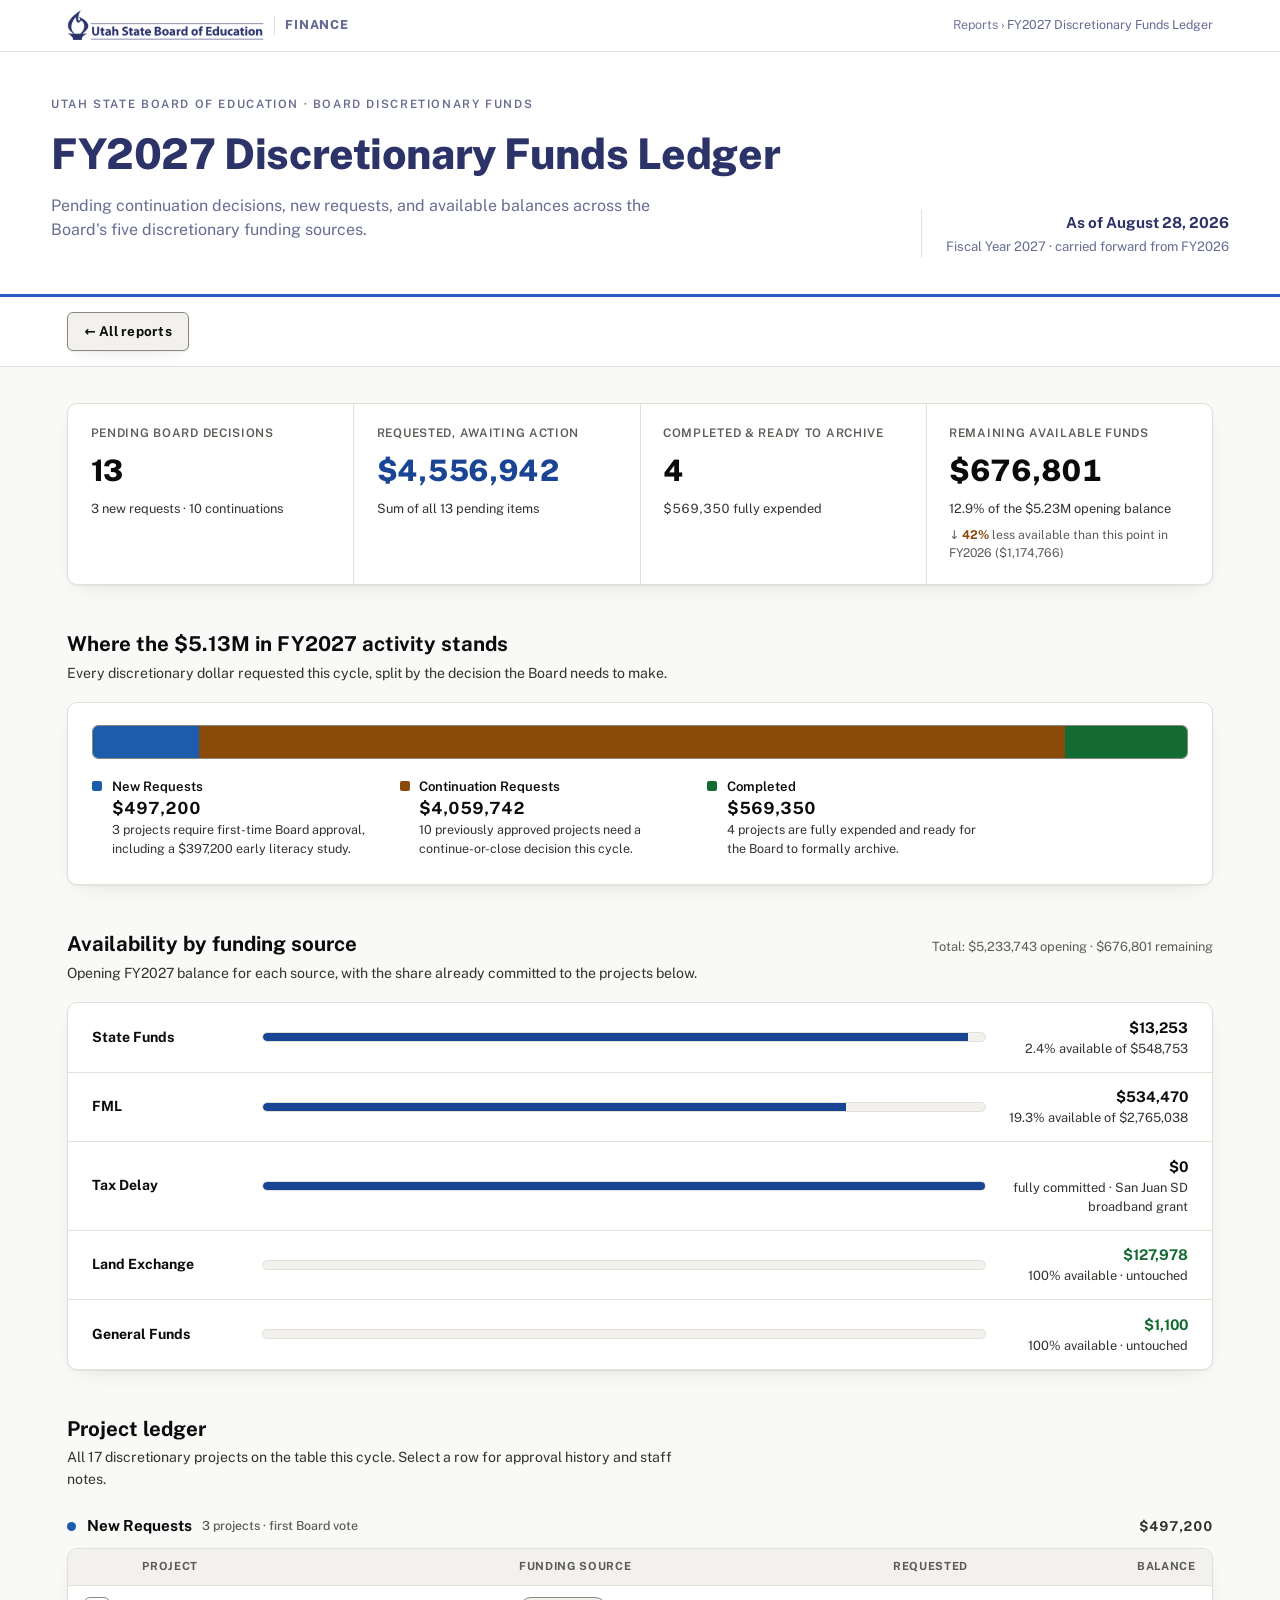
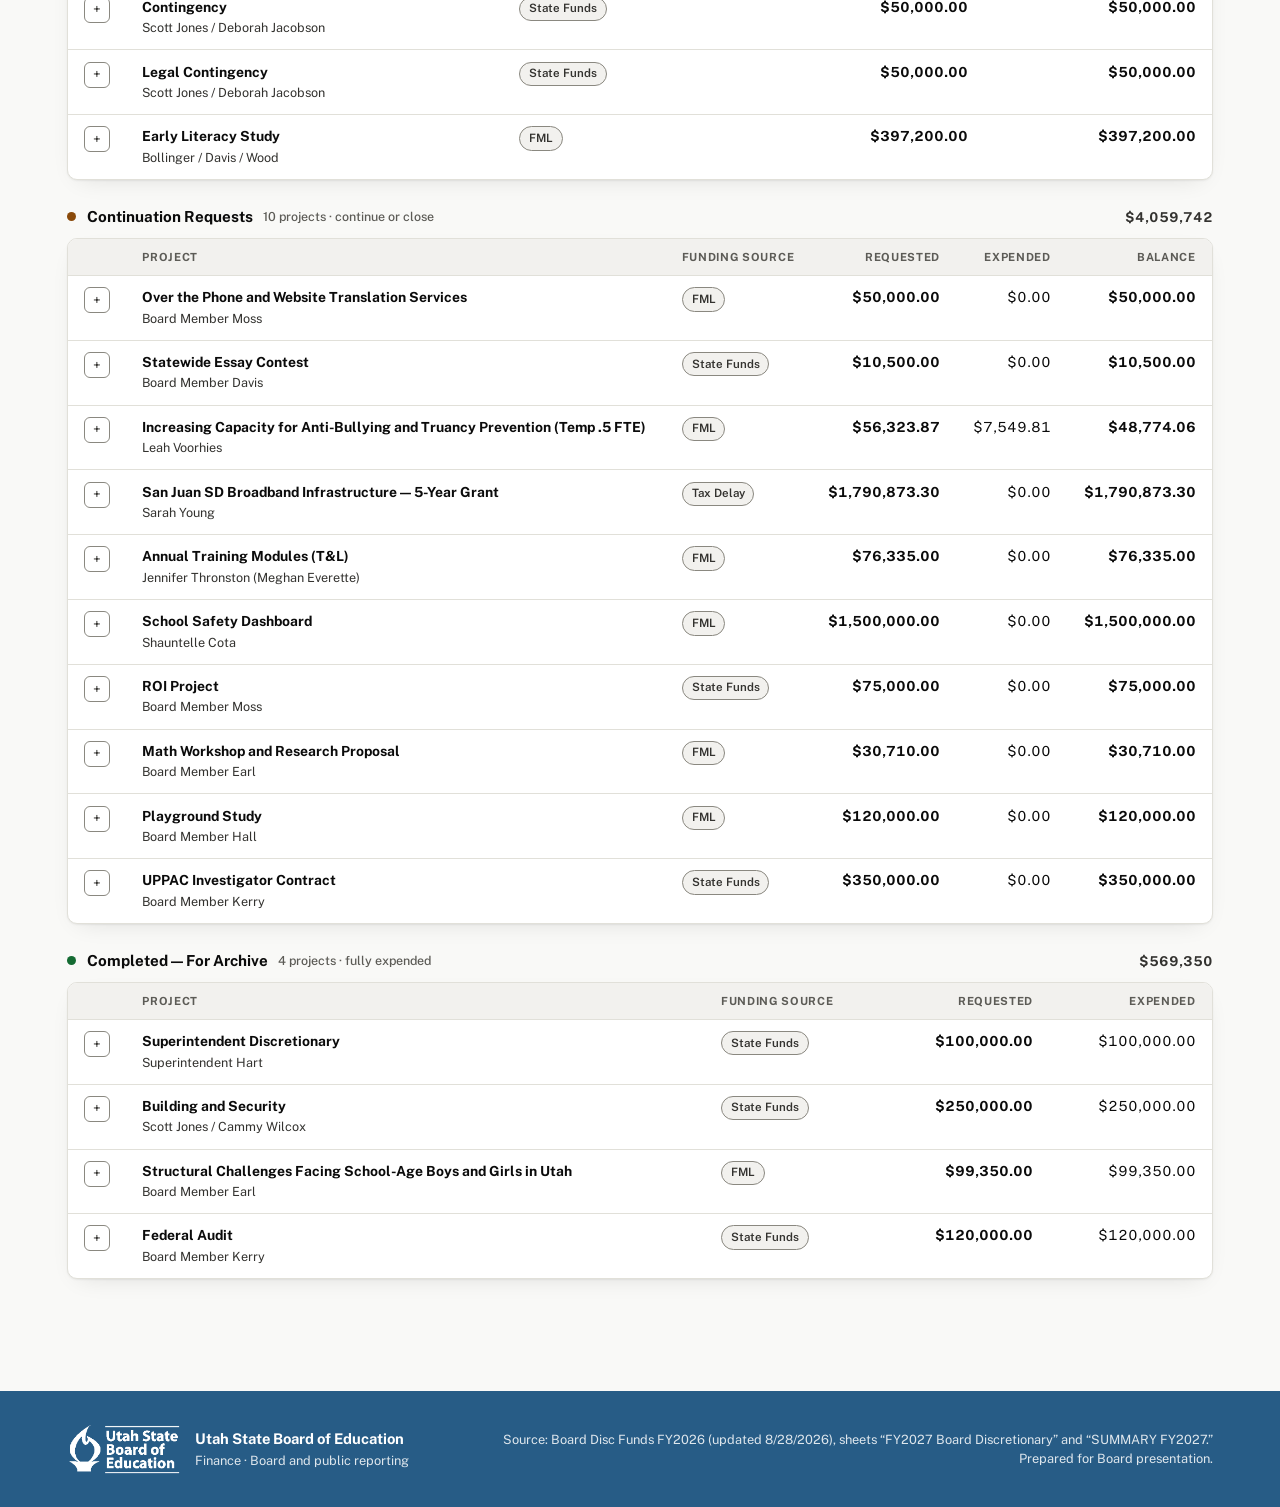
==== commit 45bc923c: "Match header/footer to USBE brand colors and use the real USBE logo Co-authored-by: Cursor <cursorag" ====
--- a/reports/discretionary-funds/index.html
+++ b/reports/discretionary-funds/index.html
@@ -16,7 +16,10 @@
 <body>
 <header class="utility-bar">
   <div class="utility-bar-inner">
-    <a class="utility-brand" href="/"><span class="mark"></span>USBE Finance</a>
+    <a class="utility-brand" href="/">
+      <img class="utility-logo" src="/assets/usbe-logo-horizontal-navy.png" alt="Utah State Board of Education">
+      <span class="utility-brand-label">Finance</span>
+    </a>
     <span class="utility-crumb"><a href="/">Reports</a> &rsaquo; FY2027 Discretionary Funds Ledger</span>
   </div>
 </header>
@@ -225,9 +228,20 @@
 
 </main>
 
-<footer>
-  <span>Source: Board Disc Funds FY2026 (updated 8/28/2026), sheets &ldquo;FY2027 Board Discretionary&rdquo; and &ldquo;SUMMARY FY2027.&rdquo;</span>
-  <span>Prepared for Board presentation.</span>
+<footer class="site-footer">
+  <div class="site-footer-inner">
+    <div class="site-footer-brand">
+      <img class="site-footer-logo" src="/assets/usbe-logo-stacked-white.png" alt="Utah State Board of Education">
+      <div class="site-footer-text">
+        <strong>Utah State Board of Education</strong>
+        Finance &middot; Board and public reporting
+      </div>
+    </div>
+    <div class="site-footer-text" style="text-align:right;">
+      Source: Board Disc Funds FY2026 (updated 8/28/2026), sheets &ldquo;FY2027 Board Discretionary&rdquo; and &ldquo;SUMMARY FY2027.&rdquo;<br>
+      Prepared for Board presentation.
+    </div>
+  </div>
 </footer>
 
 <script src="/assets/site.js"></script>
@@ -240,22 +254,22 @@
     {
       project:"Contingency", by:"Scott Jones / Deborah Jacobson", source:"State Funds",
       req:50000, exp:0, bal:50000,
-      approved:"Standing annual set-aside &mdash; no new Board vote required.",
-      note:"We always have this contingency set aside each year.",
+      approved:"Standing annual set-aside &mdash; no Board vote required this cycle.",
+      note:"This is a standing annual request.",
       code:null
     },
     {
       project:"Legal Contingency", by:"Scott Jones / Deborah Jacobson", source:"State Funds",
       req:50000, exp:0, bal:50000,
-      approved:"Standing annual set-aside &mdash; no new Board vote required.",
-      note:"We always have this contingency set aside each year.",
+      approved:"Standing annual set-aside &mdash; no Board vote required this cycle.",
+      note:"This is a standing annual request.",
       code:null
     },
     {
       project:"Early Literacy Study", by:"Bollinger / Davis / Wood", source:"FML",
       req:397200, exp:0, bal:397200,
       approved:"Not yet presented to the Board.",
-      note:"No staff notes on file yet &mdash; first appearance on the discretionary ledger this cycle.",
+      note:"No notes on file yet &mdash; first appearance on the discretionary ledger this cycle.",
       code:null
     }
   ];
@@ -264,43 +278,43 @@
     {
       project:"Over the Phone and Website Translation Services", by:"Board Member Moss", source:"FML",
       req:50000, exp:0, bal:50000,
-      approved:"Approved Apr 7, 2022 &middot; continued Oct 5, 2023 &middot; continued Oct 3, 2024.",
-      note:"Procurement has not closed. Still pending under RQSE 23PRFM &mdash; last status email to Matt and Christelle was March 24, 2025, regarding a possible change in project scope.",
-      code:"23PRFM"
+      approved:"Approved Apr 7, 2022 &middot; continued Oct 5, 2023 &middot; recommended to the full Board by the Finance Committee Sept 6, 2024 &middot; continued Oct 3, 2024.",
+      note:"No movement on this in a couple of years. Staff has flagged for possible closure &mdash; recommend the Board confirm status before continuing.",
+      code:null
     },
     {
       project:"Statewide Essay Contest", by:"Board Member Davis", source:"State Funds",
       req:10500, exp:0, bal:10500,
       approved:"Approved Oct 2, 2025.",
-      note:"Commemorates the 250th anniversary of the Declaration of Independence: 250 awards of $100 plus three $2,500 scholarships. Sponsored by Board Members Davis and Green.",
+      note:"Commemorates the 250th anniversary of the Declaration of Independence: 250 awards of $100 plus three $2,500 scholarships.",
       code:"24PRTY"
     },
     {
       project:"Increasing Capacity for Anti-Bullying and Truancy Prevention (Temp .5 FTE)", by:"Leah Voorhies", source:"FML",
       req:56323.87, exp:7549.81, bal:48774.06,
       approved:"Approved Apr 7, 2022.",
-      note:"Funds a temporary 0.5 FTE anti-bullying specialist (Megan Menlove); funded through November 2026. 9.7% of the position's total $237,160 allocation has been drawn to date.",
-      code:"21PRFM / 24PRFM"
+      note:"Funds a temporary 0.5 FTE anti-bullying specialist; funded through November 2026.",
+      code:null
     },
     {
       project:"San Juan SD Broadband Infrastructure &mdash; 5-Year Grant", by:"Sarah Young", source:"Tax Delay",
       req:1790873.30, exp:0, bal:1790873.30,
       approved:"Approved Apr 4, 2024 &middot; awarded in UtahGrants.",
-      note:"$500,000 per year through June 30, 2029 (Phase 250). This is the single largest open commitment on the ledger.",
+      note:"$500,000 per year through June 30, 2029. This is the single largest open commitment on the ledger.",
       code:null
     },
     {
       project:"Annual Training Modules (T&amp;L)", by:"Jennifer Thronston (Meghan Everette)", source:"FML",
       req:76335, exp:0, bal:76335,
       approved:"Approved Apr 4, 2024.",
-      note:"Contract USBE250032CT ($600K). Earlier payments were posted to the wrong contract and have since been credited back, which is why the balance shows as fully available again.",
+      note:"Contract USBE250032CT ($600K).",
       code:"USBE250032CT"
     },
     {
       project:"School Safety Dashboard", by:"Shauntelle Cota", source:"FML",
       req:1500000, exp:0, bal:1500000,
       approved:"Approved Dec 5, 2024.",
-      note:"No payments issued yet against this contract.",
+      note:"Contract USBE260014CT. No payments issued yet.",
       code:"USBE260014CT"
     },
     {
@@ -314,21 +328,21 @@
       project:"Math Workshop and Research Proposal", by:"Board Member Earl", source:"FML",
       req:30710, exp:0, bal:30710,
       approved:"Approved Nov 6, 2025.",
-      note:"Staff is gathering feedback from Ogden School District before bringing this forward to the full Board.",
+      note:"No additional staff notes on file this cycle.",
       code:"PO3 26*101"
     },
     {
       project:"Playground Study", by:"Board Member Hall", source:"FML",
       req:120000, exp:0, bal:120000,
-      approved:"Grant setup form completed Aug 7, 2026.",
+      approved:"No formal Board vote on file yet.",
       note:"Grant supports a study with Davis School District.",
-      code:"25PRFM"
+      code:null
     },
     {
       project:"UPPAC Investigator Contract", by:"Board Member Kerry", source:"State Funds",
       req:350000, exp:0, bal:350000,
       approved:"Approved Oct 2, 2025.",
-      note:"Budget transfer for the RFP has been completed.",
+      note:"No additional staff notes on file this cycle.",
       code:null
     }
   ];
@@ -352,15 +366,15 @@
       project:"Structural Challenges Facing School-Age Boys and Girls in Utah", by:"Board Member Earl", source:"FML",
       req:99350, exp:99350,
       approved:"Approved Feb 1, 2024 &middot; completed Dec 2025.",
-      note:"Research conducted with Meghan Everett, U-Lead.",
+      note:"Research conducted by U-Lead. Fully expended and ready for archive.",
       code:"USBE250005IAA"
     },
     {
       project:"Federal Audit", by:"Board Member Kerry", source:"State Funds",
       req:120000, exp:120000,
       approved:"Completed.",
-      note:"Conducted by GPP Analytics.",
-      code:"22BDAD / 23BDAD"
+      note:"Conducted by GPP Analytics. Fully expended and ready for archive.",
+      code:null
     }
   ];
 
@@ -403,4 +417,4 @@
 </script>
 
 </body>
-</html>
+</html>
--- a/assets/theme.css
+++ b/assets/theme.css
@@ -1,84 +1,90 @@
   :root{
-    --page:#f3f2ec;
+    --page:#f9f9f7;
     --surface:#ffffff;
-    --surface-alt:#faf8f2;
-    --ink:#1c2534;
-    --ink-secondary:#565f70;
-    --ink-muted:#8b8778;
-    --line:#e3ded0;
-    --line-strong:#cfc9b8;
-    --accent:#b8842e;
-    --accent-deep:#8a6019;
-    --accent-tint:rgba(184,132,46,0.14);
-    --accent-tint-strong:rgba(184,132,46,0.24);
-    --masthead-bg:#161f2c;
-    --masthead-bg-2:#1f2c3d;
-    --masthead-ink:#f4f1e6;
-    --masthead-line:rgba(244,241,230,0.16);
-    --masthead-muted:rgba(244,241,230,0.62);
-    --status-new:#2a6ea6;
-    --status-new-tint:rgba(42,110,166,0.12);
-    --status-continuation:#b8842e;
-    --status-continuation-tint:rgba(184,132,46,0.14);
-    --status-completed:#256b3f;
-    --status-completed-tint:rgba(37,107,63,0.12);
-    --shadow:0 1px 2px rgba(28,37,52,0.04), 0 8px 24px -12px rgba(28,37,52,0.10);
+    --surface-alt:#f2f1ee;
+    --ink:#0b0b0b;
+    --ink-secondary:#33322f;
+    --ink-muted:#5c5b56;
+    --line:#e1e0d9;
+    --line-strong:#8a8880;
+    --accent:#265ec5;
+    --accent-deep:#1a4494;
+    --accent-tint:rgba(38,94,197,0.12);
+    --accent-tint-strong:rgba(38,94,197,0.20);
+    --masthead-bg:#ffffff;
+    --masthead-bg-2:#ffffff;
+    --masthead-ink:#2c3369;
+    --masthead-line:rgba(44,51,105,0.16);
+    --masthead-muted:rgba(44,51,105,0.72);
+    --footer-bg:#275c86;
+    --footer-ink:#ffffff;
+    --footer-muted:rgba(255,255,255,0.85);
+    --status-new:#1c5cab;
+    --status-new-tint:rgba(28,92,171,0.12);
+    --status-continuation:#8a4a0a;
+    --status-continuation-tint:rgba(138,74,10,0.12);
+    --status-completed:#146b32;
+    --status-completed-tint:rgba(20,107,50,0.12);
+    --shadow:0 1px 2px rgba(11,11,11,0.06), 0 8px 24px -12px rgba(11,11,11,0.14);
     color-scheme:light;
   }
   @media (prefers-color-scheme: dark){
     :root:not([data-theme="light"]){
-      --page:#11151c;
-      --surface:#1a212c;
-      --surface-alt:#1f2733;
-      --ink:#f1eee2;
-      --ink-secondary:#c6c2b2;
-      --ink-muted:#948f7d;
-      --line:#2b323f;
-      --line-strong:#3a4250;
-      --accent:#dba758;
-      --accent-deep:#f0c27a;
-      --accent-tint:rgba(219,167,88,0.16);
-      --accent-tint-strong:rgba(219,167,88,0.26);
-      --masthead-bg:#0b1017;
-      --masthead-bg-2:#131c28;
-      --masthead-ink:#f1eee2;
-      --masthead-line:rgba(241,238,226,0.14);
-      --masthead-muted:rgba(241,238,226,0.58);
-      --status-new:#5b9fd6;
-      --status-new-tint:rgba(91,159,214,0.16);
-      --status-continuation:#dba758;
-      --status-continuation-tint:rgba(219,167,88,0.16);
-      --status-completed:#3f9d63;
-      --status-completed-tint:rgba(63,157,99,0.16);
-      --shadow:0 1px 2px rgba(0,0,0,0.3), 0 8px 24px -12px rgba(0,0,0,0.5);
+      --page:#0d0d0d;
+      --surface:#1a1a19;
+      --surface-alt:#232322;
+      --ink:#ffffff;
+      --ink-secondary:#c9c8c2;
+      --ink-muted:#a6a59c;
+      --line:#2c2c2a;
+      --line-strong:#726f65;
+      --accent:#6fa8f0;
+      --accent-deep:#a9cbf5;
+      --accent-tint:rgba(111,168,240,0.16);
+      --accent-tint-strong:rgba(111,168,240,0.26);
+      --masthead-bg:#0e0e0c;
+      --masthead-bg-2:#0e0e0c;
+      --masthead-ink:#ffffff;
+      --masthead-line:rgba(255,255,255,0.14);
+      --masthead-muted:rgba(255,255,255,0.70);
+      --footer-bg:#1b435f;
+      --footer-ink:#ffffff;
+      --footer-muted:rgba(255,255,255,0.80);
+      --status-new:#6fa8f0;
+      --status-new-tint:rgba(111,168,240,0.16);
+      --status-continuation:#e0932f;
+      --status-continuation-tint:rgba(224,147,47,0.16);
+      --status-completed:#3ecb6a;
+      --status-completed-tint:rgba(62,203,106,0.16);
+      --shadow:0 1px 2px rgba(0,0,0,0.35), 0 8px 24px -12px rgba(0,0,0,0.55);
       color-scheme:dark;
     }
   }
   :root[data-theme="dark"]{
-    --page:#11151c;
-    --surface:#1a212c;
-    --surface-alt:#1f2733;
-    --ink:#f1eee2;
-    --ink-secondary:#c6c2b2;
-    --ink-muted:#948f7d;
-    --line:#2b323f;
-    --line-strong:#3a4250;
-    --accent:#dba758;
-    --accent-deep:#f0c27a;
-    --accent-tint:rgba(219,167,88,0.16);
-    --accent-tint-strong:rgba(219,167,88,0.26);
-    --masthead-bg:#0b1017;
-    --masthead-bg-2:#131c28;
-    --masthead-ink:#f1eee2;
-    --masthead-line:rgba(241,238,226,0.14);
-    --masthead-muted:rgba(241,238,226,0.58);
-    --status-new:#5b9fd6;
-    --status-new-tint:rgba(91,159,214,0.16);
-    --status-continuation:#dba758;
-    --status-continuation-tint:rgba(219,167,88,0.16);
-    --status-completed:#3f9d63;
-    --status-completed-tint:rgba(63,157,99,0.16);
-    --shadow:0 1px 2px rgba(0,0,0,0.3), 0 8px 24px -12px rgba(0,0,0,0.5);
+    --page:#0d0d0d;
+    --surface:#1a1a19;
+    --surface-alt:#232322;
+    --ink:#ffffff;
+    --ink-secondary:#c9c8c2;
+    --ink-muted:#a6a59c;
+    --line:#2c2c2a;
+    --line-strong:#726f65;
+    --accent:#6fa8f0;
+    --accent-deep:#a9cbf5;
+    --accent-tint:rgba(111,168,240,0.16);
+    --accent-tint-strong:rgba(111,168,240,0.26);
+    --masthead-bg:#0e0e0c;
+    --masthead-bg-2:#0e0e0c;
+    --masthead-ink:#ffffff;
+    --masthead-line:rgba(255,255,255,0.14);
+    --masthead-muted:rgba(255,255,255,0.70);
+    --status-new:#6fa8f0;
+    --status-new-tint:rgba(111,168,240,0.16);
+    --status-continuation:#e0932f;
+    --status-continuation-tint:rgba(224,147,47,0.16);
+    --status-completed:#3ecb6a;
+    --status-completed-tint:rgba(62,203,106,0.16);
+    --shadow:0 1px 2px rgba(0,0,0,0.35), 0 8px 24px -12px rgba(0,0,0,0.55);
     color-scheme:dark;
   }
 
@@ -418,24 +424,11 @@
     .meter-figures{grid-column:1 / -1; text-align:left;}
   }
 
-  footer{
-    max-width:78rem;
-    margin:0 auto;
-    padding:0 clamp(1.25rem, 4vw, 3.5rem) 3rem;
-    color:var(--ink-muted);
-    font-size:0.78rem;
-    display:flex;
-    justify-content:space-between;
-    gap:1rem;
-    flex-wrap:wrap;
-    border-top:1px solid var(--line);
-    padding-top:1.25rem;
-  }
-
   /* ---------- Site chrome: utility bar (shared across all report pages + home) ---------- */
   .utility-bar{
     background:var(--masthead-bg);
     color:var(--masthead-ink);
+    border-bottom:1px solid var(--line);
   }
   .utility-bar-inner{
     max-width:78rem;
@@ -449,34 +442,83 @@
   .utility-brand{
     display:flex;
     align-items:center;
-    gap:0.5rem;
-    font-weight:800;
-    font-size:0.82rem;
-    letter-spacing:0.04em;
-    text-transform:uppercase;
+    gap:0.65rem;
     text-decoration:none;
     color:inherit;
-    opacity:0.94;
-  }
-  .utility-brand .mark{
-    width:18px;height:18px;border-radius:4px;
-    background:var(--accent);
-    display:inline-block;
-    flex:none;
+  }
+  .utility-logo{
+    height:30px;
+    width:auto;
+    display:block;
+  }
+  .utility-brand-label{
+    font-weight:800;
+    font-size:0.78rem;
+    letter-spacing:0.06em;
+    text-transform:uppercase;
+    padding-left:0.65rem;
+    border-left:1px solid var(--masthead-line);
+    color:var(--masthead-muted);
   }
   .utility-crumb{
     font-size:0.78rem;
-    opacity:0.6;
+    opacity:0.72;
   }
   .utility-crumb a{
     color:inherit;
     text-decoration:none;
-    opacity:0.85;
+    opacity:0.9;
   }
   .utility-crumb a:hover{ text-decoration:underline; }
   .utility-nav{
     font-size:0.78rem;
     opacity:0.75;
+  }
+
+  /* ---------- Site footer band ---------- */
+  .site-footer{
+    background:var(--footer-bg);
+    color:var(--footer-ink);
+    margin-top:3rem;
+  }
+  .site-footer-inner{
+    max-width:78rem;
+    margin:0 auto;
+    padding:2rem clamp(1.25rem, 4vw, 3.5rem);
+    display:flex;
+    align-items:center;
+    justify-content:space-between;
+    gap:1.5rem;
+    flex-wrap:wrap;
+  }
+  .site-footer-brand{
+    display:flex;
+    align-items:center;
+    gap:0.9rem;
+  }
+  .site-footer-logo{
+    height:52px;
+    width:auto;
+    display:block;
+    flex:none;
+  }
+  .site-footer-text{
+    font-size:0.8rem;
+    color:var(--footer-muted);
+    line-height:1.5;
+  }
+  .site-footer-text strong{
+    display:block;
+    color:var(--footer-ink);
+    font-size:0.92rem;
+    font-weight:700;
+  }
+  .site-footer-url{
+    font-size:0.8rem;
+    color:var(--footer-muted);
+  }
+  @media (max-width: 640px){
+    .site-footer-inner{ justify-content:flex-start; }
   }
 
   .report-back-nav{
@@ -785,4 +827,4 @@
 
   .util-badge{ font-weight:700; }
   .util-badge.tier-full{ color:var(--status-completed); }
-  .util-badge.tier-none{ color:var(--status-new); }
+  .util-badge.tier-none{ color:var(--status-new); }
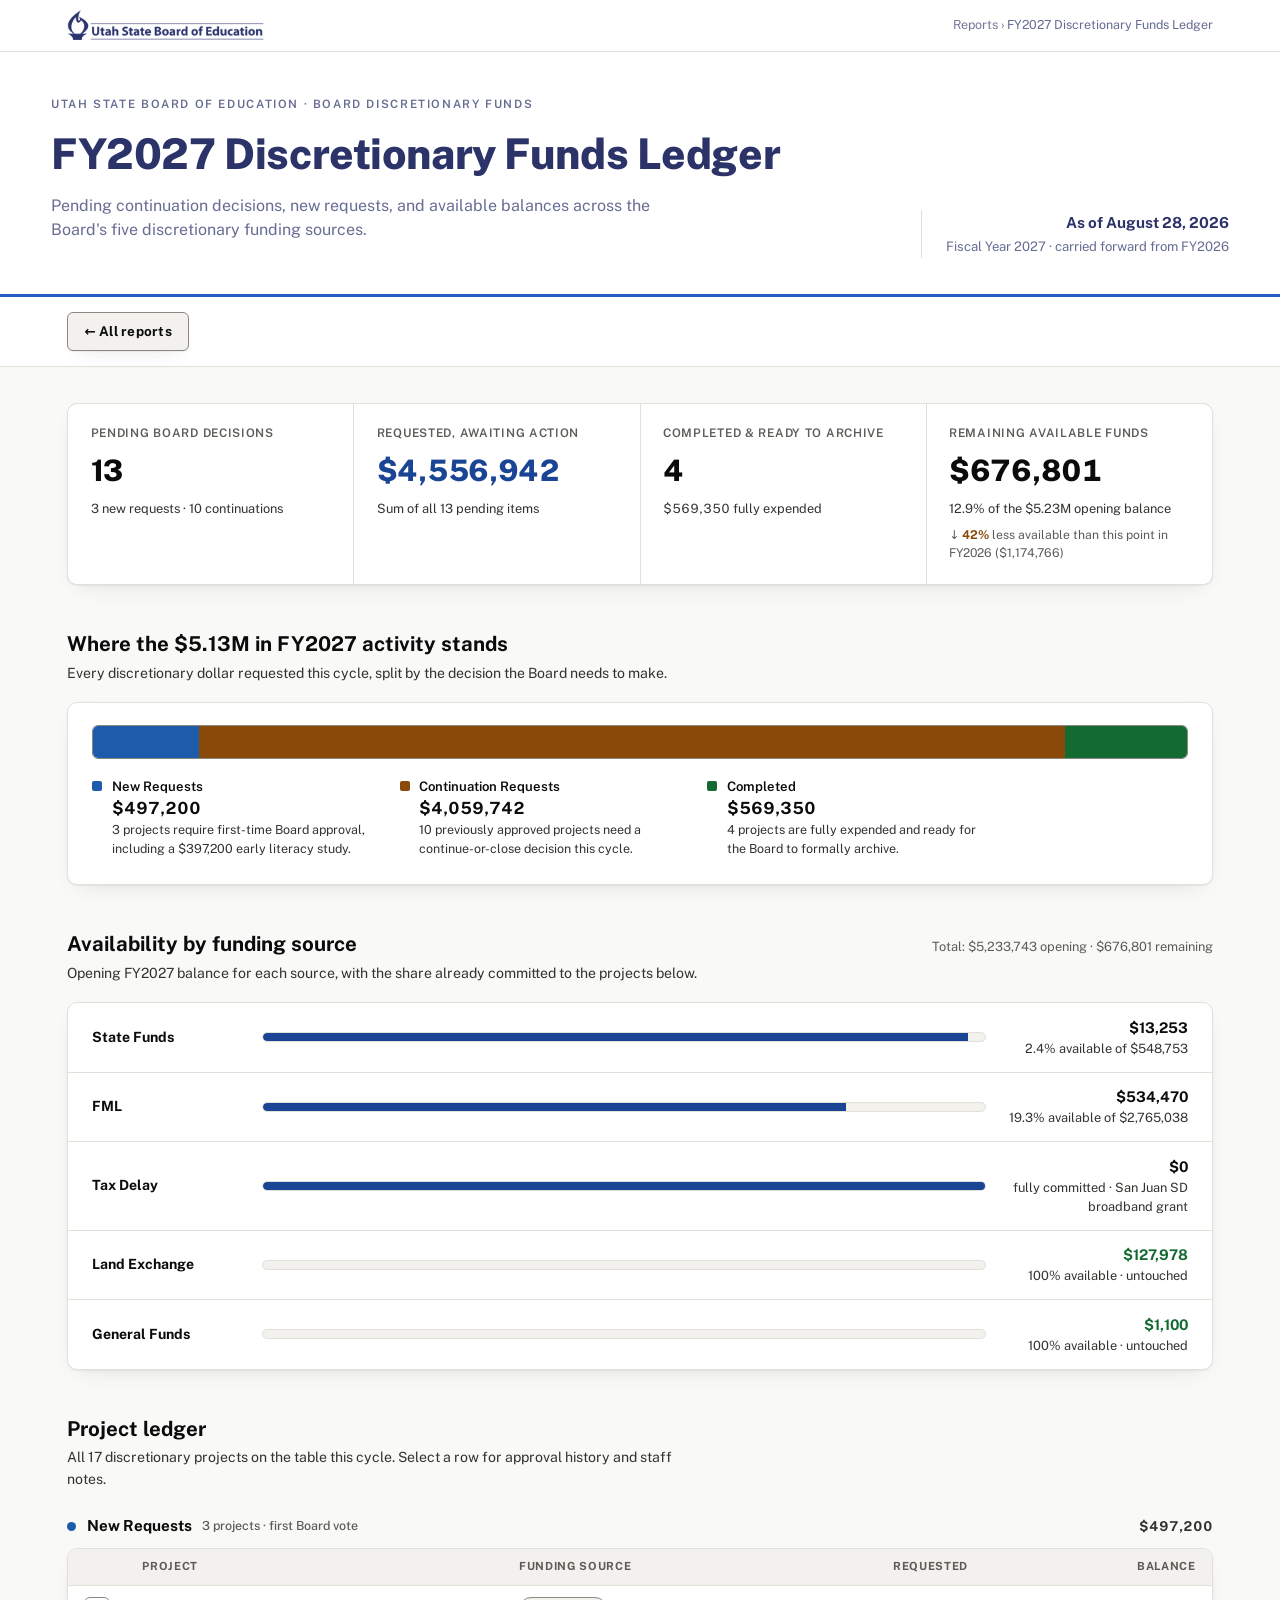
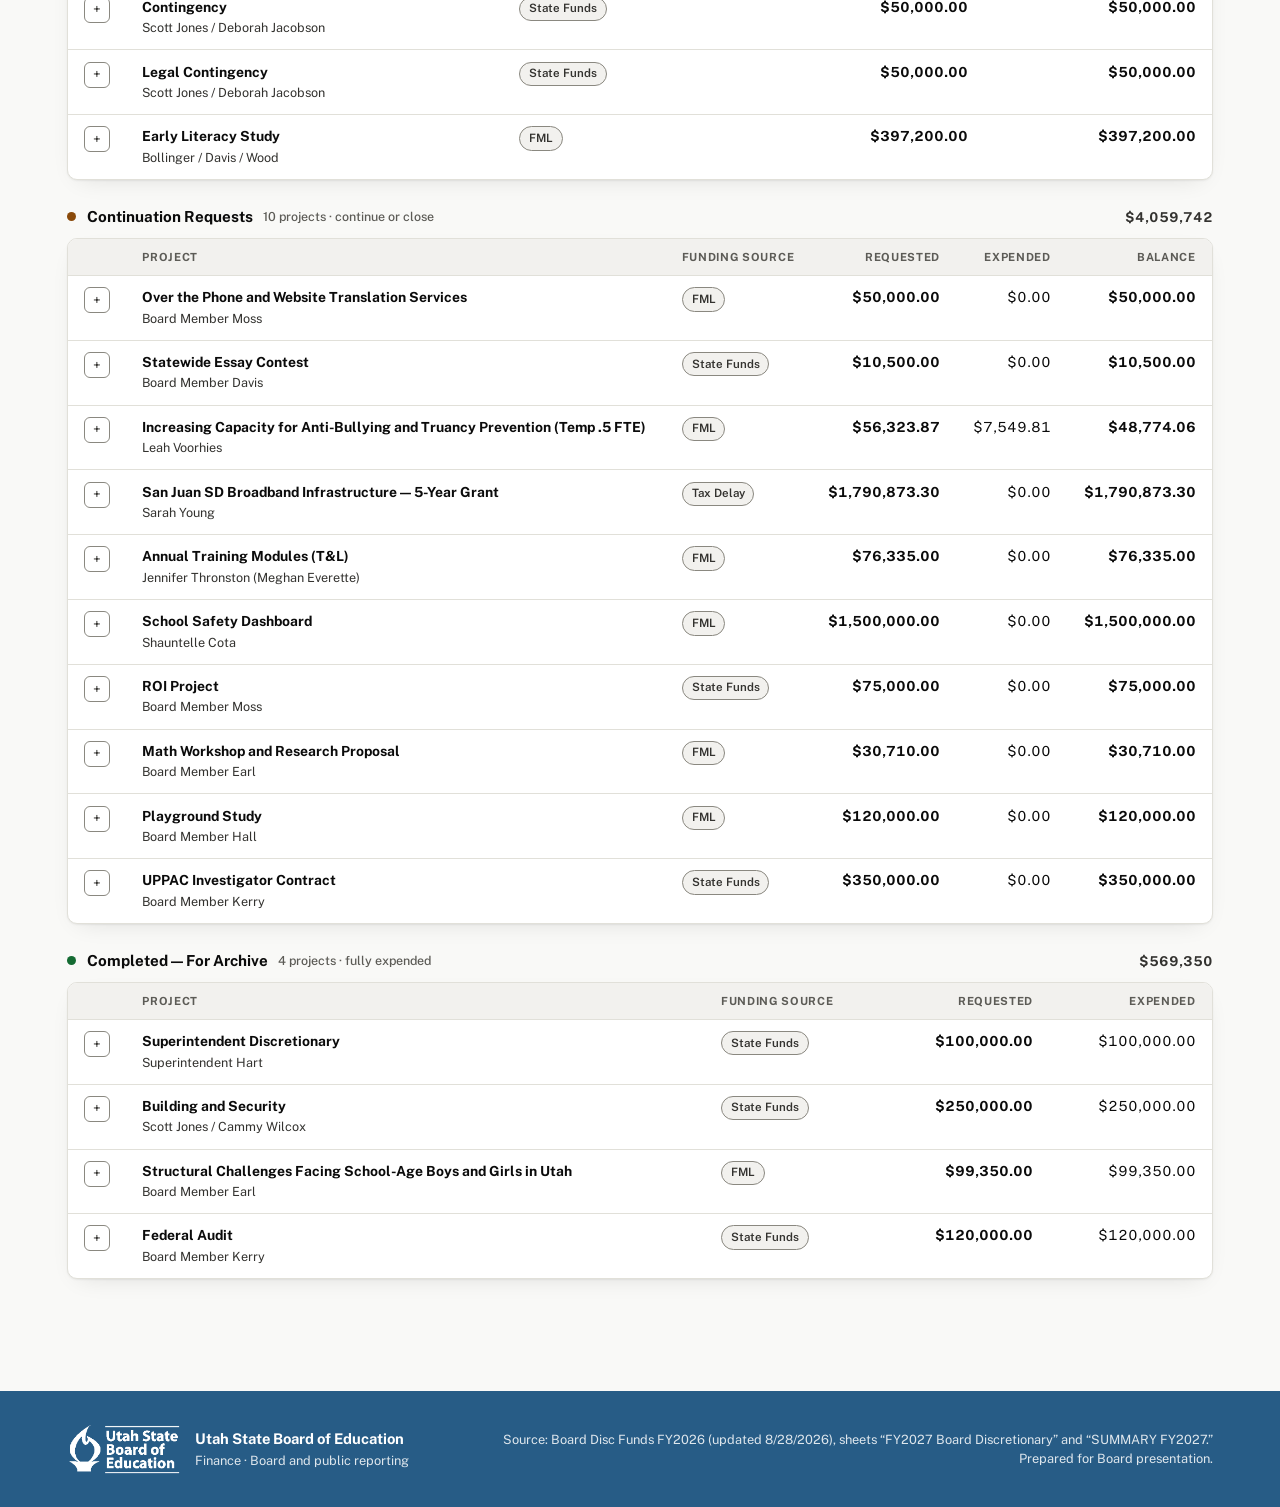
==== commit ec652bef: "Remove Finance label from the site header Co-authored-by: Cursor <cursoragent@cursor.com>" ====
--- a/reports/discretionary-funds/index.html
+++ b/reports/discretionary-funds/index.html
@@ -18,7 +18,6 @@
   <div class="utility-bar-inner">
     <a class="utility-brand" href="/">
       <img class="utility-logo" src="/assets/usbe-logo-horizontal-navy.png" alt="Utah State Board of Education">
-      <span class="utility-brand-label">Finance</span>
     </a>
     <span class="utility-crumb"><a href="/">Reports</a> &rsaquo; FY2027 Discretionary Funds Ledger</span>
   </div>
